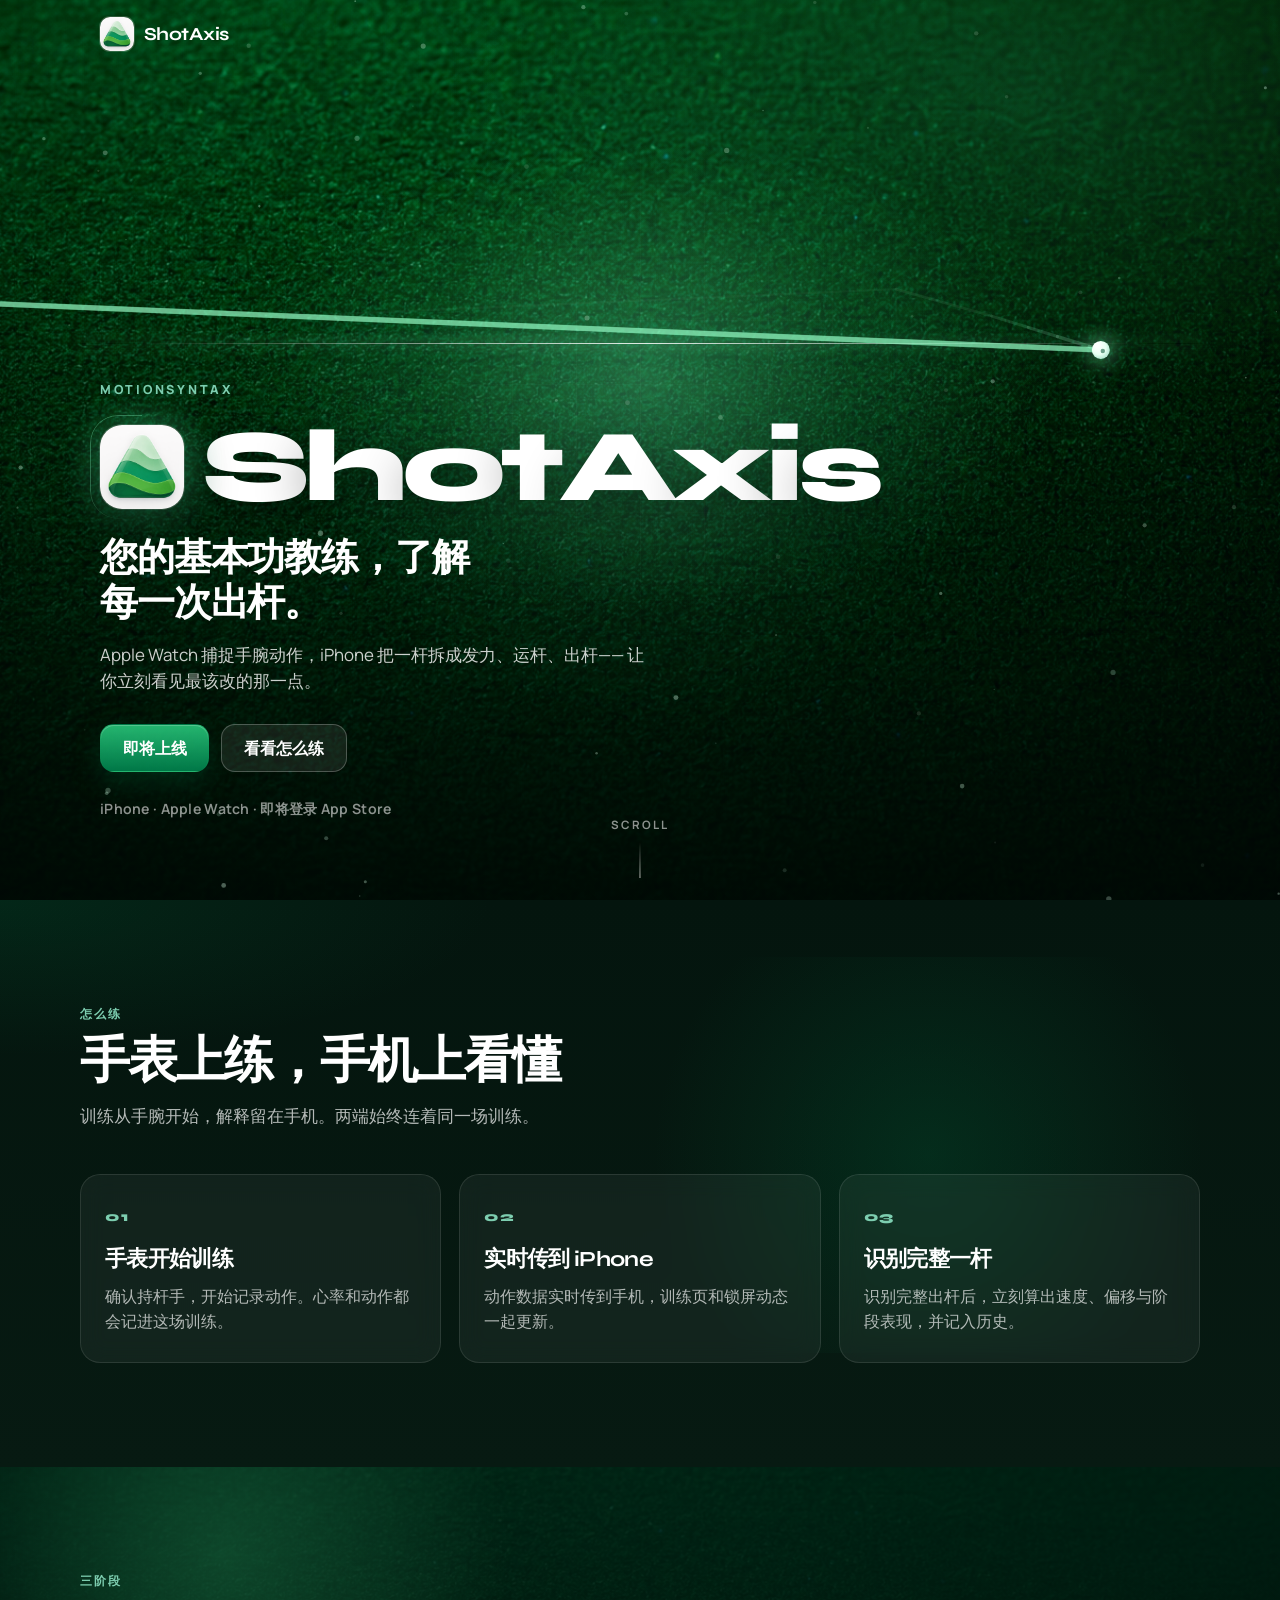
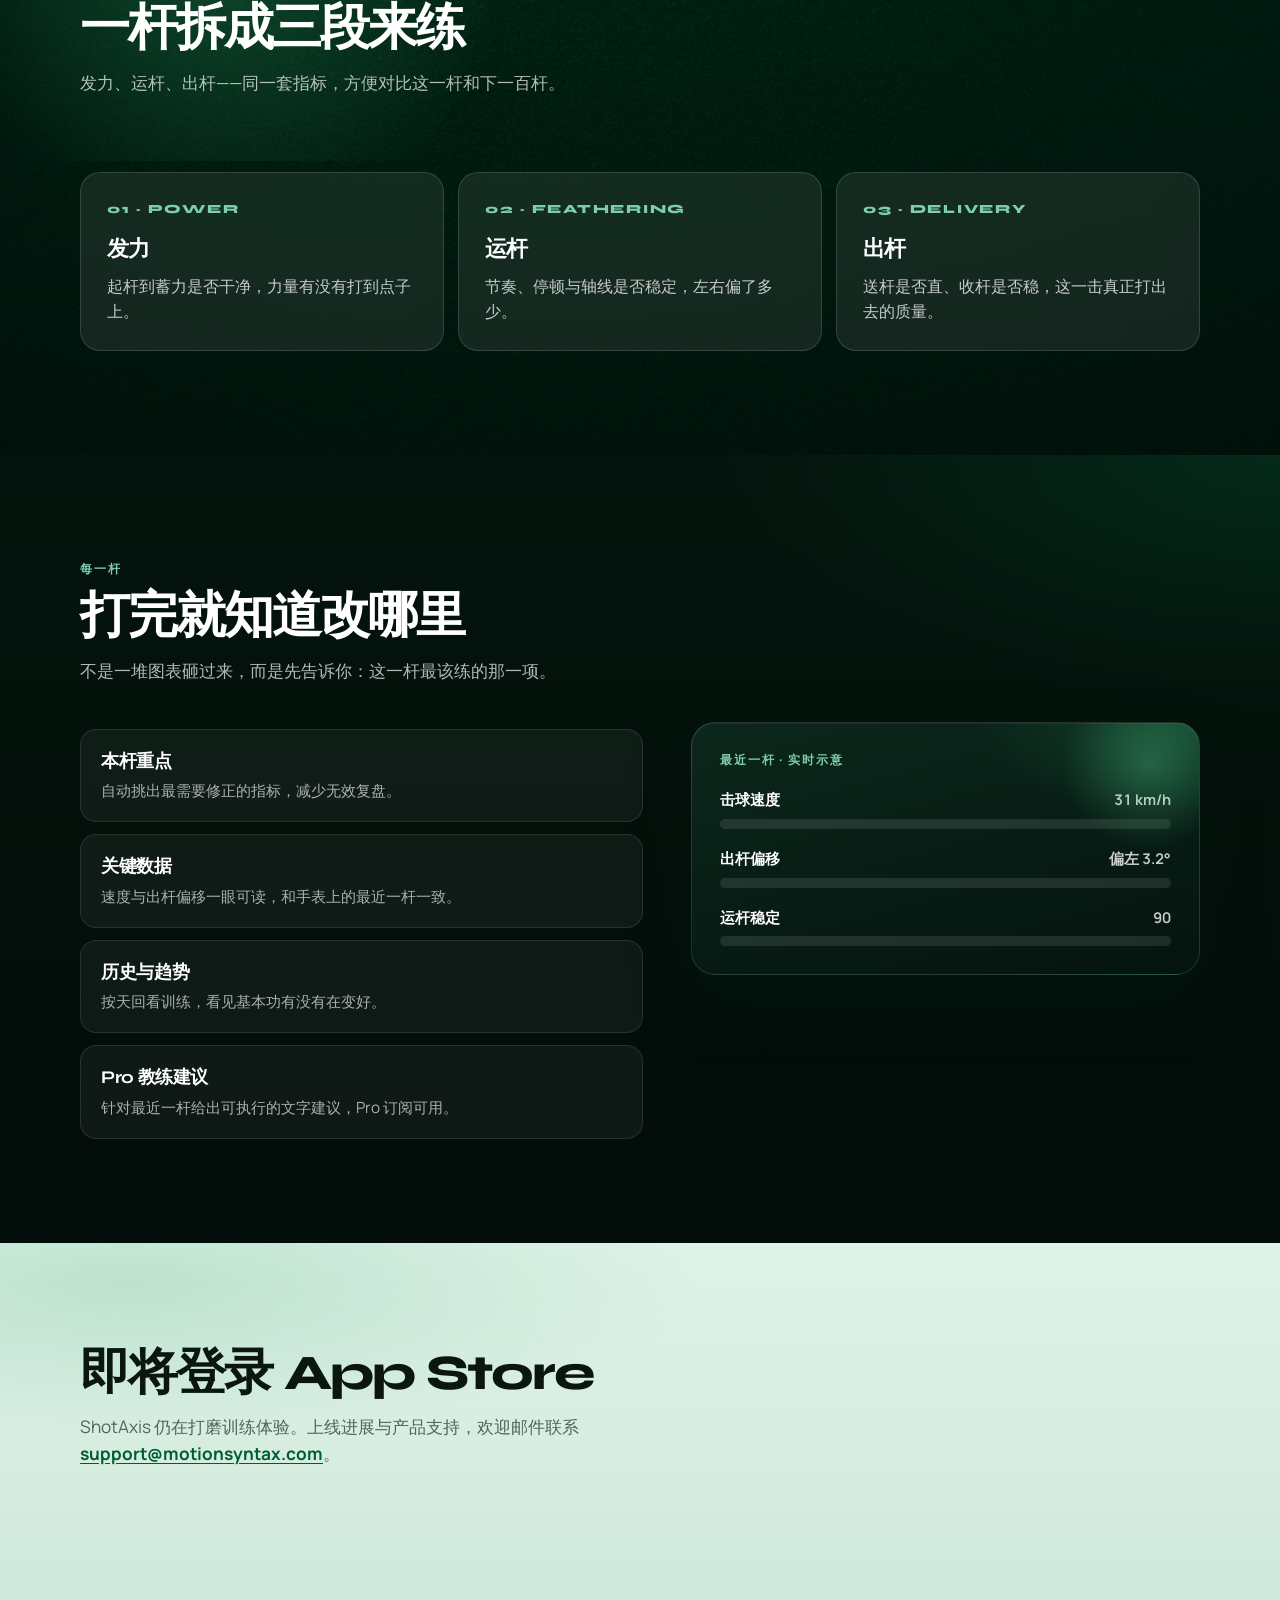
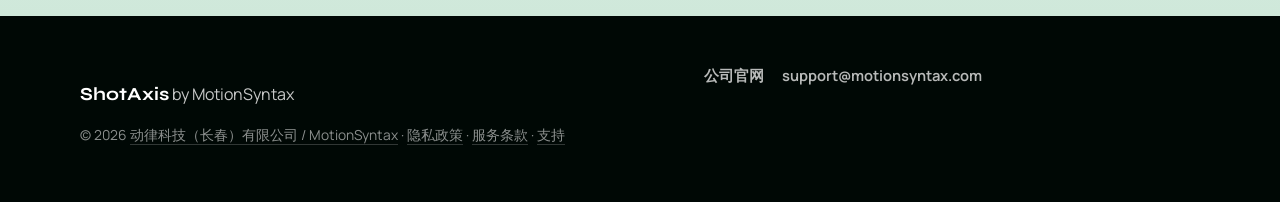
==== index.html @ 4b20ab19 "Replace filing placeholder with ShotAxis product site. Ship the current marketing homepage, legal pa" ====
<!DOCTYPE html>
<html lang="zh-Hans">
<head>
  <meta charset="utf-8" />
  <meta name="viewport" content="width=device-width, initial-scale=1, viewport-fit=cover" />
  <meta name="description" content="ShotAxis — 您的基本功教练，了解每一次出杆。Apple Watch 记录动作，iPhone 复盘发力、运杆与出杆。" />
  <meta name="theme-color" content="#000f0a" />
  <title>ShotAxis — 您的基本功教练</title>
  <link rel="icon" href="assets/app-icon.png" type="image/png" />
  <link rel="preconnect" href="https://fonts.googleapis.com" />
  <link rel="preconnect" href="https://fonts.gstatic.com" crossorigin />
  <link href="https://fonts.googleapis.com/css2?family=Manrope:wght@400;500;600;700;800&family=Syne:wght@600;700;800&display=swap" rel="stylesheet" />
  <link rel="stylesheet" href="styles.css" />
</head>
<body>
  <a class="skip-link" href="#main">跳到主要内容</a>
  <div class="noise" aria-hidden="true"></div>

  <header class="site-header" id="site-header">
    <div class="site-header__inner">
      <a class="brand" href="#top" aria-label="ShotAxis 首页">
        <img class="brand__mark" src="assets/app-icon.png" width="34" height="34" alt="" />
        <span class="brand__name">ShotAxis</span>
      </a>
    </div>
  </header>

  <main id="main">
    <section id="top" class="hero" aria-labelledby="hero-brand" data-hero>
      <div class="hero__scene" id="hero-scene" aria-hidden="true">
        <div class="hero__felt" data-parallax="0.035">
          <img src="assets/felt.jpg" alt="" fetchpriority="high" />
        </div>
        <div class="hero__veil"></div>
        <div class="hero__grid" data-parallax="0.06"></div>
        <div class="hero__spotlight" id="hero-spotlight"></div>
        <div class="hero__axis">
          <span class="hero__axis-beam"></span>
          <span class="hero__axis-core"></span>
        </div>
        <canvas class="hero__fx" id="hero-fx"></canvas>
        <div class="hero__impact" id="hero-impact"></div>
      </div>

      <div class="hero__content">
        <p class="hero__eyebrow" data-enter>MotionSyntax</p>
        <div class="hero__brand-row" data-enter>
          <span class="hero__icon-wrap">
            <img class="hero__icon" src="assets/app-icon.png" width="84" height="84" alt="" />
            <span class="hero__icon-ring"></span>
          </span>
          <h1 id="hero-brand" class="hero__brand" data-split>ShotAxis</h1>
        </div>
        <p class="hero__tagline" data-enter>您的基本功教练，了解每一次出杆。</p>
        <p class="hero__support" data-enter>
          Apple Watch 捕捉手腕动作，iPhone 把一杆拆成发力、运杆、出杆——
          让你立刻看见最该改的那一点。
        </p>
        <div class="hero__actions" data-enter>
          <a class="btn btn--primary btn--glow" href="#coming-soon">即将上线</a>
          <a class="btn btn--ghost" href="#how">看看怎么练</a>
        </div>
        <p class="hero__meta" data-enter>iPhone · Apple Watch · 即将登录 App Store</p>
      </div>

      <div class="hero__scroll" aria-hidden="true">
        <span>Scroll</span>
        <span class="hero__scroll-line"></span>
      </div>
    </section>

    <section id="how" class="section section--dark" aria-labelledby="how-title">
      <div class="section__glow" aria-hidden="true"></div>
      <div class="section__inner">
        <p class="section__kicker section__kicker--on-dark reveal">怎么练</p>
        <h2 id="how-title" class="section__title section__title--on-dark reveal">手表上练，手机上看懂</h2>
        <p class="section__lead section__lead--on-dark reveal">
          训练从手腕开始，解释留在手机。两端始终连着同一场训练。
        </p>
        <ol class="flow">
          <li class="flow__item reveal reveal-delay-1">
            <span class="flow__step">01</span>
            <h3>手表开始训练</h3>
            <p>确认持杆手，开始记录动作。心率和动作都会记进这场训练。</p>
          </li>
          <li class="flow__item reveal reveal-delay-2">
            <span class="flow__step">02</span>
            <h3>实时传到 iPhone</h3>
            <p>动作数据实时传到手机，训练页和锁屏动态一起更新。</p>
          </li>
          <li class="flow__item reveal reveal-delay-3">
            <span class="flow__step">03</span>
            <h3>识别完整一杆</h3>
            <p>识别完整出杆后，立刻算出速度、偏移与阶段表现，并记入历史。</p>
          </li>
        </ol>
      </div>
    </section>

    <section id="stages" class="section section--felt" aria-labelledby="stages-title">
      <div class="section__inner">
        <p class="section__kicker section__kicker--on-dark reveal">三阶段</p>
        <h2 id="stages-title" class="section__title section__title--on-dark reveal">一杆拆成三段来练</h2>
        <p class="section__lead section__lead--on-dark reveal">
          发力、运杆、出杆——同一套指标，方便对比这一杆和下一百杆。
        </p>
        <div class="stage-rail reveal" aria-hidden="true">
          <span class="stage-rail__pulse"></span>
          <span class="stage-rail__nodes">
            <i></i><i></i><i></i>
          </span>
        </div>
        <div class="stages">
          <article class="stage-card reveal reveal-delay-1">
            <span class="stage-card__index">01 · POWER</span>
            <h3>发力</h3>
            <p>起杆到蓄力是否干净，力量有没有打到点子上。</p>
          </article>
          <article class="stage-card reveal reveal-delay-2">
            <span class="stage-card__index">02 · FEATHERING</span>
            <h3>运杆</h3>
            <p>节奏、停顿与轴线是否稳定，左右偏了多少。</p>
          </article>
          <article class="stage-card reveal reveal-delay-3">
            <span class="stage-card__index">03 · DELIVERY</span>
            <h3>出杆</h3>
            <p>送杆是否直、收杆是否稳，这一击真正打出去的质量。</p>
          </article>
        </div>
      </div>
    </section>

    <section id="stroke" class="section section--ink" aria-labelledby="stroke-title">
      <div class="section__inner feature-grid">
        <div class="reveal">
          <p class="section__kicker section__kicker--on-dark">每一杆</p>
          <h2 id="stroke-title" class="section__title section__title--on-dark">打完就知道改哪里</h2>
          <p class="section__lead section__lead--on-dark">
            不是一堆图表砸过来，而是先告诉你：这一杆最该练的那一项。
          </p>
          <ul class="feature-list feature-list--dark">
            <li>
              <strong>本杆重点</strong>
              <span>自动挑出最需要修正的指标，减少无效复盘。</span>
            </li>
            <li>
              <strong>关键数据</strong>
              <span>速度与出杆偏移一眼可读，和手表上的最近一杆一致。</span>
            </li>
            <li>
              <strong>历史与趋势</strong>
              <span>按天回看训练，看见基本功有没有在变好。</span>
            </li>
            <li>
              <strong>Pro 教练建议</strong>
              <span>针对最近一杆给出可执行的文字建议，Pro 订阅可用。</span>
            </li>
          </ul>
        </div>
        <aside class="metric-panel reveal reveal-delay-2" id="metric-panel" aria-label="指标示意">
          <div class="metric-panel__orb" aria-hidden="true"></div>
          <p class="metric-panel__label">最近一杆 · 实时示意</p>
          <div class="metric-row">
            <div class="metric-row__top">
              <span>击球速度</span>
              <span class="metric-row__value"><span data-count="31">0</span> km/h</span>
            </div>
            <div class="metric-bar"><span class="metric-bar__fill" data-width="78"></span></div>
          </div>
          <div class="metric-row">
            <div class="metric-row__top">
              <span>出杆偏移</span>
              <span class="metric-row__value">偏左 <span data-count="3.2" data-decimals="1">0</span>°</span>
            </div>
            <div class="metric-bar"><span class="metric-bar__fill metric-bar__fill--warn" data-width="64"></span></div>
          </div>
          <div class="metric-row">
            <div class="metric-row__top">
              <span>运杆稳定</span>
              <span class="metric-row__value"><span data-count="91">0</span></span>
            </div>
            <div class="metric-bar"><span class="metric-bar__fill" data-width="91"></span></div>
          </div>
        </aside>
      </div>
    </section>

    <section id="coming-soon" class="section section--cta" aria-labelledby="coming-soon-title">
      <div class="section__inner reveal">
        <h2 id="coming-soon-title" class="section__title">即将登录 App Store</h2>
        <p class="section__lead">
          ShotAxis 仍在打磨训练体验。上线进展与产品支持，欢迎邮件联系
          <a href="mailto:support@motionsyntax.com">support@motionsyntax.com</a>。
        </p>
      </div>
    </section>
  </main>

  <footer class="site-footer">
    <div class="site-footer__inner">
      <div>
        <p><strong>ShotAxis</strong> by MotionSyntax</p>
        <p class="site-footer__fine">
          © <span id="year"></span>
          <a href="contact/">动律科技（长春）有限公司 / MotionSyntax</a>
          ·
          <a href="privacy/">隐私政策</a>
          ·
          <a href="terms/">服务条款</a>
          ·
          <a href="support/">支持</a>
        </p>
      </div>
      <nav class="site-footer__nav" aria-label="页脚链接">
        <a href="https://www.motionsyntax.com/" rel="noopener">公司官网</a>
        <a href="mailto:support@motionsyntax.com">support@motionsyntax.com</a>
      </nav>
    </div>
  </footer>

  <script src="main.js" defer></script>
</body>
</html>
---- styles.css ----
:root {
  --brand-950: #000f0a;
  --brand-900: #003d24;
  --brand-800: #005c35;
  --brand-700: #007746;
  --brand-500: #2a9a5f;
  --brand-300: #7dceb0;
  --brand-100: #dff3e8;
  --ink: #0b1611;
  --ink-muted: rgba(11, 22, 17, 0.64);
  --paper: #eef4f0;
  --white: #ffffff;
  --line: color-mix(in srgb, var(--brand-900) 12%, transparent);
  --glow: rgba(70, 220, 150, 0.55);
  --radius: 20px;
  --max: 1120px;
  --font-display: "Syne", "PingFang SC", "Hiragino Sans GB", sans-serif;
  --font-body: "Manrope", "PingFang SC", "Hiragino Sans GB", sans-serif;
  --header-h: 68px;
  --ease-out: cubic-bezier(0.16, 1, 0.3, 1);
  --ptr-x: 50%;
  --ptr-y: 42%;
}

*,
*::before,
*::after {
  box-sizing: border-box;
}

html {
  scroll-behavior: smooth;
}

@media (prefers-reduced-motion: reduce) {
  html {
    scroll-behavior: auto;
  }

  .reveal,
  .hero__felt img,
  .metric-bar__fill,
  .stage-rail__pulse,
  .hero__brand .char,
  [data-enter],
  .hero__icon-ring,
  .hero__axis-beam,
  .hero__axis-core,
  .metric-panel__orb,
  .btn--glow::after {
    animation: none !important;
    transition: none !important;
    opacity: 1 !important;
    transform: none !important;
    filter: none !important;
  }
}

body {
  margin: 0;
  font-family: var(--font-body);
  color: var(--ink);
  background: var(--brand-950);
  line-height: 1.55;
  text-rendering: optimizeLegibility;
  overflow-x: hidden;
  -webkit-text-size-adjust: 100%;
  text-size-adjust: 100%;
}

img {
  max-width: 100%;
  display: block;
}

a {
  color: inherit;
}

.noise {
  pointer-events: none;
  position: fixed;
  inset: 0;
  z-index: 80;
  opacity: 0.045;
  mix-blend-mode: soft-light;
  background-image: url("data:image/svg+xml,%3Csvg viewBox='0 0 200 200' xmlns='http://www.w3.org/2000/svg'%3E%3Cfilter id='n'%3E%3CfeTurbulence type='fractalNoise' baseFrequency='0.85' numOctaves='4' stitchTiles='stitch'/%3E%3C/filter%3E%3Crect width='100%25' height='100%25' filter='url(%23n)'/%3E%3C/svg%3E");
}

.skip-link {
  position: absolute;
  left: 12px;
  top: -48px;
  z-index: 100;
  padding: 8px 12px;
  background: var(--white);
  border-radius: 8px;
}

.skip-link:focus {
  top: 12px;
}

.visually-hidden {
  position: absolute;
  width: 1px;
  height: 1px;
  padding: 0;
  margin: -1px;
  overflow: hidden;
  clip: rect(0, 0, 0, 0);
  white-space: nowrap;
  border: 0;
}

/* —— Header —— */
.site-header {
  position: fixed;
  inset: 0 0 auto;
  z-index: 50;
  transition: background 320ms var(--ease-out), border-color 320ms var(--ease-out),
    backdrop-filter 320ms var(--ease-out);
  border-bottom: 1px solid transparent;
}

.site-header.is-scrolled {
  background: color-mix(in srgb, var(--brand-950) 78%, transparent);
  backdrop-filter: blur(18px) saturate(1.35);
  border-bottom-color: color-mix(in srgb, var(--white) 8%, transparent);
}

.site-header__inner {
  max-width: var(--max);
  margin: 0 auto;
  min-height: var(--header-h);
  padding: 0 20px;
  display: flex;
  align-items: center;
  gap: 20px;
}

.brand {
  display: inline-flex;
  align-items: center;
  gap: 10px;
  text-decoration: none;
  color: var(--white);
}

.brand__mark {
  border-radius: 10px;
  box-shadow: 0 0 0 1px color-mix(in srgb, var(--white) 18%, transparent);
}

.brand__name {
  font-family: var(--font-display);
  font-weight: 700;
  font-size: 1.15rem;
  letter-spacing: -0.03em;
}

.site-header .btn--ghost {
  margin-left: auto;
  color: var(--white);
}

.btn {
  display: inline-flex;
  align-items: center;
  justify-content: center;
  min-height: 48px;
  padding: 0 22px;
  border-radius: 14px;
  border: 1px solid transparent;
  font: inherit;
  font-weight: 700;
  letter-spacing: -0.01em;
  text-decoration: none;
  cursor: pointer;
  position: relative;
  overflow: hidden;
  transition: transform 180ms var(--ease-out), background 180ms ease, border-color 180ms ease,
    box-shadow 180ms ease;
}

.btn:hover {
  transform: translateY(-2px);
}

.btn--small {
  min-height: 40px;
  padding: 0 16px;
  font-size: 0.9rem;
}

.btn--primary {
  background: linear-gradient(180deg, #24b56f 0%, var(--brand-700) 100%);
  color: var(--white);
  box-shadow: 0 10px 28px rgba(0, 80, 45, 0.4), inset 0 1px 0 rgba(255, 255, 255, 0.22);
}

.btn--primary:hover {
  background: linear-gradient(180deg, #2fc87d 0%, var(--brand-800) 100%);
}

.btn--glow::after {
  content: "";
  position: absolute;
  inset: -40% auto auto -30%;
  width: 40%;
  height: 180%;
  background: linear-gradient(90deg, transparent, rgba(255, 255, 255, 0.28), transparent);
  transform: rotate(18deg) translateX(-120%);
  animation: btn-sheen 3.6s var(--ease-out) infinite;
}

@keyframes btn-sheen {
  0%,
  55% {
    transform: rotate(18deg) translateX(-140%);
  }
  100% {
    transform: rotate(18deg) translateX(320%);
  }
}

.btn--ghost {
  background: color-mix(in srgb, var(--white) 8%, transparent);
  border-color: color-mix(in srgb, var(--white) 24%, transparent);
  color: var(--white);
  backdrop-filter: blur(8px);
}

.btn--ghost:hover {
  background: color-mix(in srgb, var(--white) 14%, transparent);
}

/* —— Hero —— */
.hero {
  position: relative;
  min-height: 100svh;
  display: grid;
  align-items: end;
  overflow: clip;
  color: var(--white);
  background: #000805;
  --hero-fade: 1;
}

.hero__scene {
  position: absolute;
  inset: 0;
  transform: scale(calc(1 + (1 - var(--hero-fade)) * 0.06));
  opacity: calc(0.35 + var(--hero-fade) * 0.65);
  will-change: transform, opacity;
}

.hero__felt {
  position: absolute;
  inset: -6%;
  will-change: transform;
}

.hero__felt img {
  width: 100%;
  height: 100%;
  object-fit: cover;
  object-position: center;
  transform: scale(1.08);
  filter: saturate(1.15) contrast(1.08) brightness(0.92);
  animation: felt-drift 32s ease-in-out infinite alternate;
}

@keyframes felt-drift {
  from {
    transform: scale(1.08) translate3d(0, 0, 0);
  }
  to {
    transform: scale(1.16) translate3d(-2%, 1.5%, 0);
  }
}

.hero__veil {
  position: absolute;
  inset: 0;
  background:
    radial-gradient(ellipse 55% 45% at var(--ptr-x) var(--ptr-y), rgba(48, 180, 110, 0.28), transparent 58%),
    radial-gradient(90% 70% at 80% 10%, rgba(20, 100, 60, 0.35), transparent 50%),
    linear-gradient(180deg, rgba(0, 12, 8, 0.25) 0%, rgba(0, 10, 7, 0.45) 45%, rgba(0, 8, 5, 0.92) 100%);
  transition: background 80ms linear;
}

.hero__grid {
  position: absolute;
  inset: 0;
  background-image:
    linear-gradient(color-mix(in srgb, var(--white) 6%, transparent) 1px, transparent 1px),
    linear-gradient(90deg, color-mix(in srgb, var(--white) 6%, transparent) 1px, transparent 1px);
  background-size: 64px 64px;
  mask-image: radial-gradient(65% 55% at var(--ptr-x) var(--ptr-y), black 10%, transparent 72%);
  opacity: 0.45;
  will-change: transform;
}

.hero__spotlight {
  position: absolute;
  width: min(72vw, 720px);
  aspect-ratio: 1;
  left: var(--ptr-x);
  top: var(--ptr-y);
  translate: -50% -50%;
  border-radius: 50%;
  background: radial-gradient(circle, rgba(120, 255, 190, 0.18), rgba(40, 160, 100, 0.06) 42%, transparent 68%);
  mix-blend-mode: screen;
  pointer-events: none;
  filter: blur(2px);
  transition: left 90ms linear, top 90ms linear;
}

.hero__axis {
  position: absolute;
  left: 6%;
  right: 6%;
  top: 38%;
  height: 2px;
  pointer-events: none;
}

.hero__axis-beam,
.hero__axis-core {
  position: absolute;
  inset: 0;
  border-radius: 999px;
}

.hero__axis-beam {
  background: linear-gradient(90deg, transparent, rgba(125, 230, 180, 0.55), transparent);
  filter: blur(6px);
  animation: axis-pulse 2.8s ease-in-out infinite;
}

.hero__axis-core {
  background: linear-gradient(90deg, transparent 5%, rgba(255, 255, 255, 0.85) 50%, transparent 95%);
  height: 1px;
  top: 0.5px;
  box-shadow: 0 0 18px rgba(140, 255, 200, 0.65);
  transform-origin: left center;
  animation: axis-draw 2.2s var(--ease-out) 0.4s both;
}

@keyframes axis-draw {
  from {
    transform: scaleX(0);
    opacity: 0;
  }
  to {
    transform: scaleX(1);
    opacity: 1;
  }
}

@keyframes axis-pulse {
  0%,
  100% {
    opacity: 0.45;
    transform: scaleY(1);
  }
  50% {
    opacity: 1;
    transform: scaleY(1.8);
  }
}

.hero__fx {
  position: absolute;
  inset: 0;
  width: 100%;
  height: 100%;
  pointer-events: none;
}

.hero__impact {
  position: absolute;
  inset: 0;
  background: radial-gradient(circle at 78% 40%, rgba(180, 255, 220, 0.35), transparent 35%);
  opacity: 0;
  pointer-events: none;
  mix-blend-mode: screen;
}

.hero__impact.is-flash {
  animation: impact-flash 0.7s var(--ease-out);
}

@keyframes impact-flash {
  0% {
    opacity: 0;
  }
  20% {
    opacity: 1;
  }
  100% {
    opacity: 0;
  }
}

.hero__content {
  position: relative;
  z-index: 2;
  max-width: var(--max);
  width: 100%;
  margin: 0 auto;
  padding: calc(var(--header-h) + 56px) 20px 80px;
  opacity: var(--hero-fade);
}

.hero__eyebrow {
  margin: 0 0 22px;
  font-size: 0.78rem;
  font-weight: 800;
  letter-spacing: 0.22em;
  text-transform: uppercase;
  color: var(--brand-300);
  text-shadow: 0 0 24px rgba(125, 206, 176, 0.35);
}

.hero__brand-row {
  display: flex;
  align-items: center;
  gap: 18px;
  margin-bottom: 22px;
}

.hero__icon-wrap {
  position: relative;
  display: grid;
  place-items: center;
  width: 84px;
  height: 84px;
  flex: none;
}

.hero__icon {
  position: relative;
  z-index: 1;
  border-radius: 22px;
  box-shadow:
    0 18px 50px rgba(0, 0, 0, 0.45),
    0 0 0 1px color-mix(in srgb, var(--white) 18%, transparent),
    0 0 40px var(--glow);
}

.hero__icon-ring {
  position: absolute;
  inset: -10px;
  border-radius: 28px;
  border: 1px solid rgba(140, 255, 200, 0.35);
  animation: ring-spin 6s linear infinite;
  mask-image: conic-gradient(from 0deg, transparent 0 55%, black 70% 100%);
}

@keyframes ring-spin {
  to {
    transform: rotate(360deg);
  }
}

.hero__brand {
  margin: 0;
  font-family: var(--font-display);
  font-weight: 800;
  font-size: clamp(3.4rem, 12vw, 6.4rem);
  letter-spacing: -0.055em;
  line-height: 0.9;
  text-shadow: 0 14px 50px rgba(0, 0, 0, 0.45);
}

.hero__brand .char {
  display: inline-block;
  opacity: 0;
  transform: translateY(0.55em) rotateX(35deg);
  filter: blur(6px);
  animation: char-in 0.9s var(--ease-out) forwards;
}

@keyframes char-in {
  to {
    opacity: 1;
    transform: none;
    filter: none;
  }
}

.hero__tagline {
  margin: 0 0 16px;
  max-width: 14ch;
  font-family: var(--font-display);
  font-weight: 650;
  font-size: clamp(1.55rem, 3.6vw, 2.4rem);
  line-height: 1.18;
  letter-spacing: -0.03em;
}

.hero__support {
  margin: 0 0 30px;
  max-width: 34rem;
  color: color-mix(in srgb, var(--white) 80%, transparent);
  font-size: 1.06rem;
}

.hero__actions {
  display: flex;
  flex-wrap: wrap;
  gap: 12px;
  margin-bottom: 26px;
}

.hero__meta {
  margin: 0;
  font-size: 0.88rem;
  font-weight: 650;
  letter-spacing: 0.02em;
  color: color-mix(in srgb, var(--white) 55%, transparent);
}

[data-enter] {
  opacity: 0;
  transform: translateY(28px);
  filter: blur(8px);
  animation: enter-up 1s var(--ease-out) forwards;
}

[data-enter]:nth-of-type(1) {
  animation-delay: 0.15s;
}

.hero__brand-row[data-enter] {
  animation-delay: 0.25s;
}

.hero__tagline[data-enter] {
  animation-delay: 0.55s;
}

.hero__support[data-enter] {
  animation-delay: 0.7s;
}

.hero__actions[data-enter] {
  animation-delay: 0.85s;
}

.hero__meta[data-enter] {
  animation-delay: 1s;
}

@keyframes enter-up {
  to {
    opacity: 1;
    transform: none;
    filter: none;
  }
}

.hero__scroll {
  position: absolute;
  left: 50%;
  bottom: 22px;
  z-index: 2;
  transform: translateX(-50%);
  display: flex;
  flex-direction: column;
  align-items: center;
  gap: 8px;
  color: color-mix(in srgb, var(--white) 55%, transparent);
  font-size: 0.72rem;
  font-weight: 700;
  letter-spacing: 0.16em;
  text-transform: uppercase;
  pointer-events: none;
  opacity: var(--hero-fade);
}

.hero__scroll-line {
  width: 1px;
  height: 36px;
  background: linear-gradient(180deg, transparent, color-mix(in srgb, var(--white) 70%, transparent));
  animation: scroll-line 1.8s var(--ease-out) infinite;
}

@keyframes scroll-line {
  0% {
    transform: scaleY(0.3);
    transform-origin: top;
    opacity: 0;
  }
  40% {
    opacity: 1;
  }
  100% {
    transform: scaleY(1);
    transform-origin: top;
    opacity: 0;
  }
}

/* —— Sections —— */
.section {
  padding: 104px 20px;
  position: relative;
}

.section__inner {
  max-width: var(--max);
  margin: 0 auto;
  position: relative;
  z-index: 1;
}

.section__glow {
  position: absolute;
  inset: auto 0 20% auto;
  width: 55%;
  height: 70%;
  background: radial-gradient(circle, rgba(0, 119, 70, 0.22), transparent 68%);
  pointer-events: none;
}

.section--dark {
  background:
    radial-gradient(70% 50% at 0% 0%, rgba(0, 119, 70, 0.18), transparent 55%),
    linear-gradient(180deg, #04150e 0%, #071a12 100%);
  color: var(--white);
}

.section--ink {
  background:
    radial-gradient(80% 60% at 100% 0%, rgba(0, 119, 70, 0.22), transparent 55%),
    linear-gradient(180deg, #04140d 0%, #020c08 100%);
  color: var(--white);
}

.section--felt {
  position: relative;
  color: var(--white);
  background:
    linear-gradient(180deg, rgba(0, 28, 18, 0.88), rgba(0, 16, 10, 0.94)),
    url("assets/felt.jpg") center / cover;
  overflow: clip;
}

.section--felt::before {
  content: "";
  position: absolute;
  inset: -20% auto auto -10%;
  width: 55%;
  height: 70%;
  background: radial-gradient(circle, rgba(42, 154, 95, 0.32), transparent 70%);
  pointer-events: none;
}

.section--cta {
  background:
    radial-gradient(90% 80% at 10% 10%, rgba(42, 154, 95, 0.18), transparent 50%),
    linear-gradient(180deg, var(--brand-100), #cfe8da);
  color: var(--ink);
}

.section__kicker {
  margin: 0 0 12px;
  font-size: 0.78rem;
  font-weight: 800;
  letter-spacing: 0.18em;
  text-transform: uppercase;
  color: var(--brand-700);
}

.section__kicker--on-dark {
  color: var(--brand-300);
}

.section__title {
  margin: 0 0 14px;
  font-family: var(--font-display);
  font-weight: 750;
  font-size: clamp(2rem, 4.2vw, 3.1rem);
  letter-spacing: -0.04em;
  line-height: 1.08;
}

.section__title--on-dark {
  color: var(--white);
}

.section__lead {
  margin: 0 0 44px;
  max-width: 36rem;
  color: var(--ink-muted);
  font-size: 1.08rem;
}

.section__lead--on-dark {
  color: color-mix(in srgb, var(--white) 70%, transparent);
}

.flow {
  list-style: none;
  margin: 0;
  padding: 0;
  display: grid;
  gap: 16px;
}

@media (min-width: 900px) {
  .flow {
    grid-template-columns: repeat(3, 1fr);
    gap: 18px;
  }
}

.flow__item {
  position: relative;
  padding: 28px 24px;
  border-radius: var(--radius);
  background: color-mix(in srgb, var(--white) 5%, transparent);
  border: 1px solid color-mix(in srgb, var(--white) 10%, transparent);
  backdrop-filter: blur(12px);
  overflow: hidden;
  transition: transform 280ms var(--ease-out), border-color 280ms ease, box-shadow 280ms ease;
}

.flow__item::before {
  content: "";
  position: absolute;
  inset: 0 auto 0 0;
  width: 2px;
  background: linear-gradient(180deg, var(--brand-300), transparent);
  opacity: 0;
  transition: opacity 280ms ease;
}

.flow__item:hover {
  transform: translateY(-6px);
  border-color: color-mix(in srgb, var(--brand-300) 35%, transparent);
  box-shadow: 0 24px 50px rgba(0, 0, 0, 0.28);
}

.flow__item:hover::before {
  opacity: 1;
}

.flow__step {
  display: inline-block;
  margin-bottom: 16px;
  font-family: var(--font-display);
  font-weight: 800;
  font-size: 0.85rem;
  letter-spacing: 0.12em;
  color: var(--brand-300);
}

.flow__item h3,
.stage-card h3 {
  margin: 0 0 8px;
  font-family: var(--font-display);
  font-size: 1.35rem;
  letter-spacing: -0.03em;
}

.flow__item p,
.stage-card p {
  margin: 0;
  color: color-mix(in srgb, var(--white) 68%, transparent);
}

.stage-rail {
  position: relative;
  margin-bottom: 28px;
  height: 4px;
  border-radius: 999px;
  background: color-mix(in srgb, var(--white) 12%, transparent);
  overflow: visible;
}

.stage-rail__pulse {
  position: absolute;
  inset: 0 auto 0 0;
  width: 38%;
  border-radius: inherit;
  background: linear-gradient(90deg, transparent, var(--brand-300), #fff);
  box-shadow: 0 0 18px rgba(140, 255, 200, 0.55);
  animation: rail-run 2.8s var(--ease-out) infinite;
}

.stage-rail__nodes {
  position: absolute;
  inset: -5px 0 auto;
  display: flex;
  justify-content: space-between;
  pointer-events: none;
}

.stage-rail__nodes i {
  width: 14px;
  height: 14px;
  border-radius: 50%;
  background: #0a1f16;
  border: 2px solid var(--brand-300);
  box-shadow: 0 0 12px rgba(125, 206, 176, 0.55);
}

@keyframes rail-run {
  0% {
    transform: translateX(-20%);
    opacity: 0.35;
  }
  40% {
    opacity: 1;
  }
  100% {
    transform: translateX(280%);
    opacity: 0.2;
  }
}

.stages {
  display: grid;
  gap: 14px;
}

@media (min-width: 900px) {
  .stages {
    grid-template-columns: repeat(3, 1fr);
  }
}

.stage-card {
  padding: 26px;
  border-radius: var(--radius);
  background: color-mix(in srgb, var(--white) 8%, transparent);
  border: 1px solid color-mix(in srgb, var(--white) 14%, transparent);
  backdrop-filter: blur(14px);
  transition: background 220ms ease, transform 220ms var(--ease-out), box-shadow 220ms ease;
}

.stage-card:hover {
  background: color-mix(in srgb, var(--white) 14%, transparent);
  transform: translateY(-4px);
  box-shadow: 0 20px 40px rgba(0, 0, 0, 0.25);
}

.stage-card__index {
  display: block;
  margin-bottom: 14px;
  font-family: var(--font-display);
  font-size: 0.78rem;
  font-weight: 800;
  letter-spacing: 0.14em;
  color: var(--brand-300);
}

.stage-card p {
  color: color-mix(in srgb, var(--white) 76%, transparent);
}

.feature-grid {
  display: grid;
  gap: 28px;
}

@media (min-width: 960px) {
  .feature-grid {
    grid-template-columns: 1.05fr 0.95fr;
    align-items: center;
    gap: 48px;
  }
}

.feature-list {
  list-style: none;
  margin: 0;
  padding: 0;
  display: grid;
  gap: 12px;
}

.feature-list li {
  display: grid;
  gap: 4px;
  padding: 18px 20px;
  border-radius: 16px;
  background: color-mix(in srgb, var(--white) 72%, transparent);
  border: 1px solid var(--line);
  transition: transform 220ms var(--ease-out), border-color 220ms ease;
}

.feature-list--dark li {
  background: color-mix(in srgb, var(--white) 5%, transparent);
  border-color: color-mix(in srgb, var(--white) 10%, transparent);
}

.feature-list li:hover {
  transform: translateX(4px);
  border-color: color-mix(in srgb, var(--brand-300) 40%, transparent);
}

.feature-list strong {
  font-family: var(--font-display);
  font-size: 1.12rem;
  letter-spacing: -0.02em;
}

.feature-list span {
  color: var(--ink-muted);
  font-size: 0.96rem;
}

.feature-list--dark span {
  color: color-mix(in srgb, var(--white) 65%, transparent);
}

.metric-panel {
  position: relative;
  padding: 28px;
  border-radius: 24px;
  background:
    radial-gradient(80% 70% at 100% 0%, rgba(42, 154, 95, 0.28), transparent 55%),
    linear-gradient(165deg, #0c271c, #04140e);
  color: var(--white);
  border: 1px solid color-mix(in srgb, var(--white) 12%, transparent);
  box-shadow:
    0 28px 60px rgba(0, 30, 18, 0.35),
    inset 0 1px 0 rgba(255, 255, 255, 0.06);
  overflow: hidden;
}

.metric-panel__orb {
  position: absolute;
  width: 180px;
  height: 180px;
  right: -40px;
  top: -50px;
  border-radius: 50%;
  background: radial-gradient(circle, rgba(90, 230, 160, 0.28), transparent 68%);
  animation: orb-breathe 4s ease-in-out infinite;
}

@keyframes orb-breathe {
  0%,
  100% {
    transform: scale(1);
    opacity: 0.7;
  }
  50% {
    transform: scale(1.18);
    opacity: 1;
  }
}

.metric-panel__label {
  margin: 0 0 18px;
  font-size: 0.75rem;
  font-weight: 800;
  letter-spacing: 0.16em;
  text-transform: uppercase;
  color: var(--brand-300);
}

.metric-row {
  display: grid;
  gap: 8px;
  margin-bottom: 18px;
}

.metric-row:last-child {
  margin-bottom: 0;
}

.metric-row__top {
  display: flex;
  justify-content: space-between;
  gap: 12px;
  font-size: 0.92rem;
  font-weight: 650;
}

.metric-row__value {
  font-variant-numeric: tabular-nums;
  color: color-mix(in srgb, var(--white) 78%, transparent);
}

.metric-bar {
  height: 10px;
  border-radius: 999px;
  background: color-mix(in srgb, var(--white) 10%, transparent);
  overflow: hidden;
}

.metric-bar__fill {
  height: 100%;
  width: 0;
  border-radius: inherit;
  background: linear-gradient(90deg, var(--brand-700), #6ed9a4);
  box-shadow: 0 0 16px rgba(110, 217, 164, 0.45);
  transition: width 1.15s var(--ease-out);
}

.metric-panel.is-live .metric-bar__fill[data-width="78"] {
  width: 78%;
}

.metric-panel.is-live .metric-bar__fill[data-width="64"] {
  width: 64%;
}

.metric-panel.is-live .metric-bar__fill[data-width="91"] {
  width: 91%;
}

.metric-bar__fill--warn {
  background: linear-gradient(90deg, #b7791f, #e0b15a);
  box-shadow: 0 0 16px rgba(224, 177, 90, 0.35);
}

.section--cta .section__lead a {
  color: var(--brand-800);
  font-weight: 700;
  text-underline-offset: 3px;
}

.waitlist {
  display: flex;
  flex-wrap: wrap;
  gap: 10px;
  max-width: 540px;
}

.waitlist input {
  flex: 1 1 240px;
  min-height: 50px;
  padding: 0 18px;
  border-radius: 14px;
  border: 1px solid color-mix(in srgb, var(--brand-900) 16%, transparent);
  background: var(--white);
  font: inherit;
  box-shadow: 0 10px 28px rgba(0, 40, 24, 0.06);
}

.waitlist input:focus-visible {
  outline: 2px solid var(--brand-700);
  outline-offset: 2px;
}

.waitlist__note {
  min-height: 1.4em;
  margin: 14px 0 0;
  color: var(--brand-800);
  font-weight: 700;
}

.site-footer {
  padding: 48px 20px 56px;
  background: #000805;
  color: color-mix(in srgb, var(--white) 78%, transparent);
}

.site-footer__inner {
  max-width: var(--max);
  margin: 0 auto;
  display: grid;
  gap: 28px;
}

@media (min-width: 860px) {
  .site-footer__inner {
    grid-template-columns: 1.2fr 1fr;
    align-items: start;
  }
}

.site-footer strong {
  color: var(--white);
  font-family: var(--font-display);
  font-size: 1.15rem;
}

.site-footer__fine {
  margin: 10px 0 0;
  font-size: 0.86rem;
  opacity: 0.7;
  line-height: 1.55;
}

.site-footer__fine a {
  color: inherit;
  text-decoration: none;
  border-bottom: 1px solid color-mix(in srgb, currentColor 35%, transparent);
  transition: color 160ms ease, border-color 160ms ease, opacity 160ms ease;
}

.site-footer__fine a:hover,
.site-footer__fine a:focus-visible {
  color: var(--white);
  opacity: 1;
  border-bottom-color: color-mix(in srgb, var(--white) 45%, transparent);
}

.site-footer__nav {
  display: flex;
  flex-wrap: wrap;
  gap: 10px 18px;
}

.site-footer__nav a {
  text-decoration: none;
  font-size: 0.92rem;
  font-weight: 650;
  color: color-mix(in srgb, var(--white) 72%, transparent);
}

.site-footer__nav a:hover,
.site-footer__nav a:focus-visible {
  color: var(--white);
}

.reveal {
  opacity: 0;
  transform: translateY(32px);
  filter: blur(6px);
  transition: opacity 900ms var(--ease-out), transform 900ms var(--ease-out), filter 900ms var(--ease-out);
}

.reveal.is-visible {
  opacity: 1;
  transform: none;
  filter: none;
}

.reveal-delay-1 {
  transition-delay: 90ms;
}

.reveal-delay-2 {
  transition-delay: 180ms;
}

.reveal-delay-3 {
  transition-delay: 270ms;
}

/* —— Legal pages —— */
.page-shell {
  min-height: 100svh;
  display: flex;
  flex-direction: column;
  background: var(--paper);
  color: var(--ink);
}

.page-shell .site-header {
  position: sticky;
  background: color-mix(in srgb, var(--brand-950) 88%, transparent);
  backdrop-filter: blur(16px);
  border-bottom-color: color-mix(in srgb, var(--white) 10%, transparent);
}

.legal {
  flex: 1;
  width: min(860px, calc(100% - 40px));
  margin: 28px auto 64px;
  padding: 36px 36px 44px;
  background: var(--white);
  border: 1px solid var(--line);
  border-radius: 18px;
  box-shadow: 0 18px 50px rgba(0, 30, 18, 0.06);
}

.legal h1 {
  margin: 0 0 8px;
  font-family: var(--font-display);
  font-size: clamp(1.8rem, 4vw, 2.4rem);
  letter-spacing: -0.03em;
}

.legal h2 {
  margin: 32px 0 10px;
  font-family: var(--font-display);
  font-size: 1.2rem;
  letter-spacing: -0.02em;
}

.legal .meta {
  margin: 0 0 24px;
  color: var(--ink-muted);
  font-size: 0.95rem;
}

.legal p,
.legal ul {
  margin: 10px 0;
}

.legal ul {
  padding-left: 22px;
}

.legal a {
  color: var(--brand-700);
}

.legal .notice {
  padding: 14px 16px;
  border: 1px solid var(--line);
  border-radius: 12px;
  background: var(--brand-100);
  color: var(--ink-muted);
}

.legal-entity {
  margin-top: 28px;
  padding-top: 20px;
  border-top: 1px solid var(--line);
  color: var(--ink-muted);
  font-size: 0.92rem;
  line-height: 1.6;
}

@media (max-width: 640px) {
  .legal {
    width: min(100% - 20px, 860px);
    margin: 16px auto 40px;
    padding: 22px 20px 28px;
  }
}

/* —— Mobile / narrow screens —— */
@media (max-width: 720px) {
  :root {
    --header-h: 58px;
  }

  .site-header {
    padding-top: env(safe-area-inset-top, 0px);
  }

  .site-header__inner {
    min-height: var(--header-h);
    padding-left: max(14px, env(safe-area-inset-left));
    padding-right: max(12px, env(safe-area-inset-right));
    gap: 8px;
  }

  .brand__name {
    font-size: 1.05rem;
  }

  .site-header .btn--small {
    margin-left: auto;
    min-height: 34px;
    padding: 0 12px;
    font-size: 0.8rem;
    white-space: nowrap;
  }

  .hero {
    min-height: 100svh;
    min-height: 100dvh;
    align-items: stretch;
  }

  .hero__scene {
    /* Avoid scale blowout on small screens while scrolling */
    transform: none;
  }

  .hero__axis {
    top: 28%;
    left: 4%;
    right: 4%;
  }

  .hero__spotlight {
    width: min(92vw, 420px);
    opacity: 0.85;
  }

  .hero__grid {
    background-size: 44px 44px;
    opacity: 0.28;
  }

  .hero__content {
    display: flex;
    flex-direction: column;
    justify-content: flex-end;
    box-sizing: border-box;
    min-height: 100%;
    width: 100%;
    max-width: 100%;
    padding:
      calc(var(--header-h) + env(safe-area-inset-top, 0px) + 20px)
      max(16px, env(safe-area-inset-right))
      calc(28px + env(safe-area-inset-bottom, 0px))
      max(16px, env(safe-area-inset-left));
  }

  .hero__scroll {
    display: none;
  }

  .hero__eyebrow {
    margin-bottom: 14px;
    letter-spacing: 0.16em;
    font-size: 0.72rem;
  }

  .hero__brand-row {
    flex-direction: column;
    align-items: flex-start;
    gap: 14px;
    margin-bottom: 16px;
  }

  .hero__icon-wrap {
    width: 56px;
    height: 56px;
  }

  .hero__icon {
    width: 56px;
    height: 56px;
    border-radius: 16px;
  }

  .hero__icon-ring {
    inset: -8px;
    border-radius: 22px;
  }

  .hero__brand {
    font-size: clamp(2.55rem, 13vw, 3.4rem);
    line-height: 0.95;
    max-width: 100%;
  }

  .hero__brand .char {
    /* Prevent letter animation from causing horizontal overflow */
    transform: translateY(0.4em);
  }

  .hero__tagline {
    max-width: none;
    font-size: clamp(1.28rem, 5.8vw, 1.7rem);
    margin-bottom: 12px;
  }

  .hero__support {
    margin-bottom: 22px;
    font-size: 0.98rem;
    line-height: 1.55;
  }

  .hero__actions {
    flex-direction: column;
    align-items: stretch;
    gap: 10px;
    margin-bottom: 16px;
  }

  .hero__actions .btn {
    width: 100%;
    min-height: 48px;
  }

  .hero__meta {
    font-size: 0.8rem;
    line-height: 1.4;
  }

  .section {
    padding: 64px max(16px, env(safe-area-inset-left)) 64px max(16px, env(safe-area-inset-right));
  }

  .section__title {
    font-size: clamp(1.7rem, 7vw, 2.2rem);
  }

  .section__lead {
    margin-bottom: 28px;
    font-size: 1rem;
  }

  .flow__item,
  .stage-card,
  .feature-list li {
    padding: 20px 18px;
  }

  .stage-rail {
    margin-bottom: 20px;
  }

  .stage-rail__nodes i {
    width: 12px;
    height: 12px;
  }

  .metric-panel {
    padding: 22px 18px;
  }

  .metric-row__top {
    font-size: 0.88rem;
    gap: 8px;
  }

  .waitlist {
    flex-direction: column;
    align-items: stretch;
    max-width: none;
  }

  .waitlist input,
  .waitlist .btn {
    width: 100%;
    flex: none;
    /* Prevent iOS Safari zoom-on-focus */
    font-size: 16px;
  }

  .site-footer {
    padding:
      36px max(16px, env(safe-area-inset-left))
      calc(40px + env(safe-area-inset-bottom, 0px))
      max(16px, env(safe-area-inset-right));
  }

  .site-footer__fine {
    font-size: 0.8rem;
  }

  .site-footer__fine a {
    display: inline;
  }

  .site-footer__nav {
    gap: 10px 14px;
  }

  .page-shell .site-header__inner {
    flex-wrap: wrap;
  }

  .page-shell .site-nav {
    display: none;
  }
}

/* Very small phones */
@media (max-width: 380px) {
  .brand__mark {
    width: 28px;
    height: 28px;
  }

  .hero__brand {
    font-size: 2.35rem;
  }

  .hero__tagline {
    font-size: 1.2rem;
  }
}

/* Short landscape / compact height */
@media (max-height: 520px) and (orientation: landscape) {
  .hero {
    min-height: auto;
  }

  .hero__content {
    justify-content: center;
    padding-top: calc(var(--header-h) + 16px);
    padding-bottom: 24px;
  }

  .hero__support {
    display: none;
  }

  .hero__meta {
    display: none;
  }
}
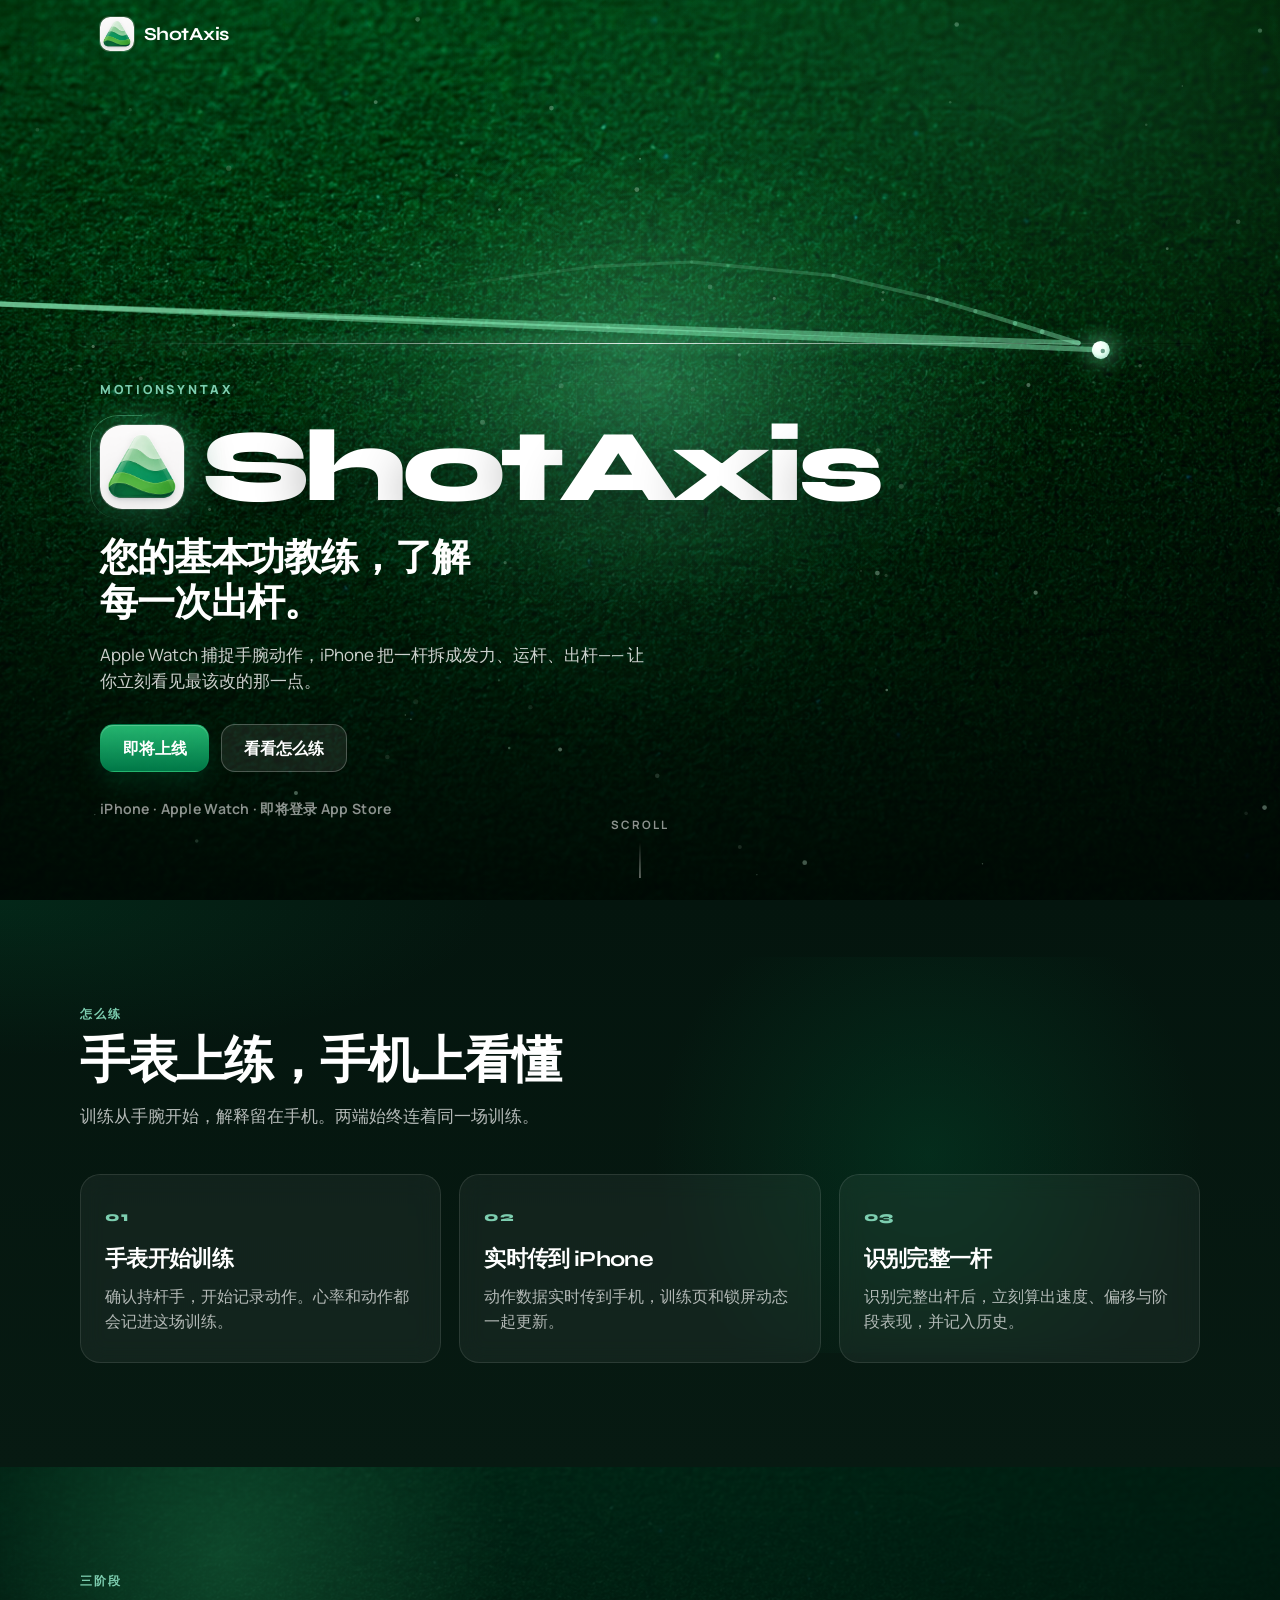
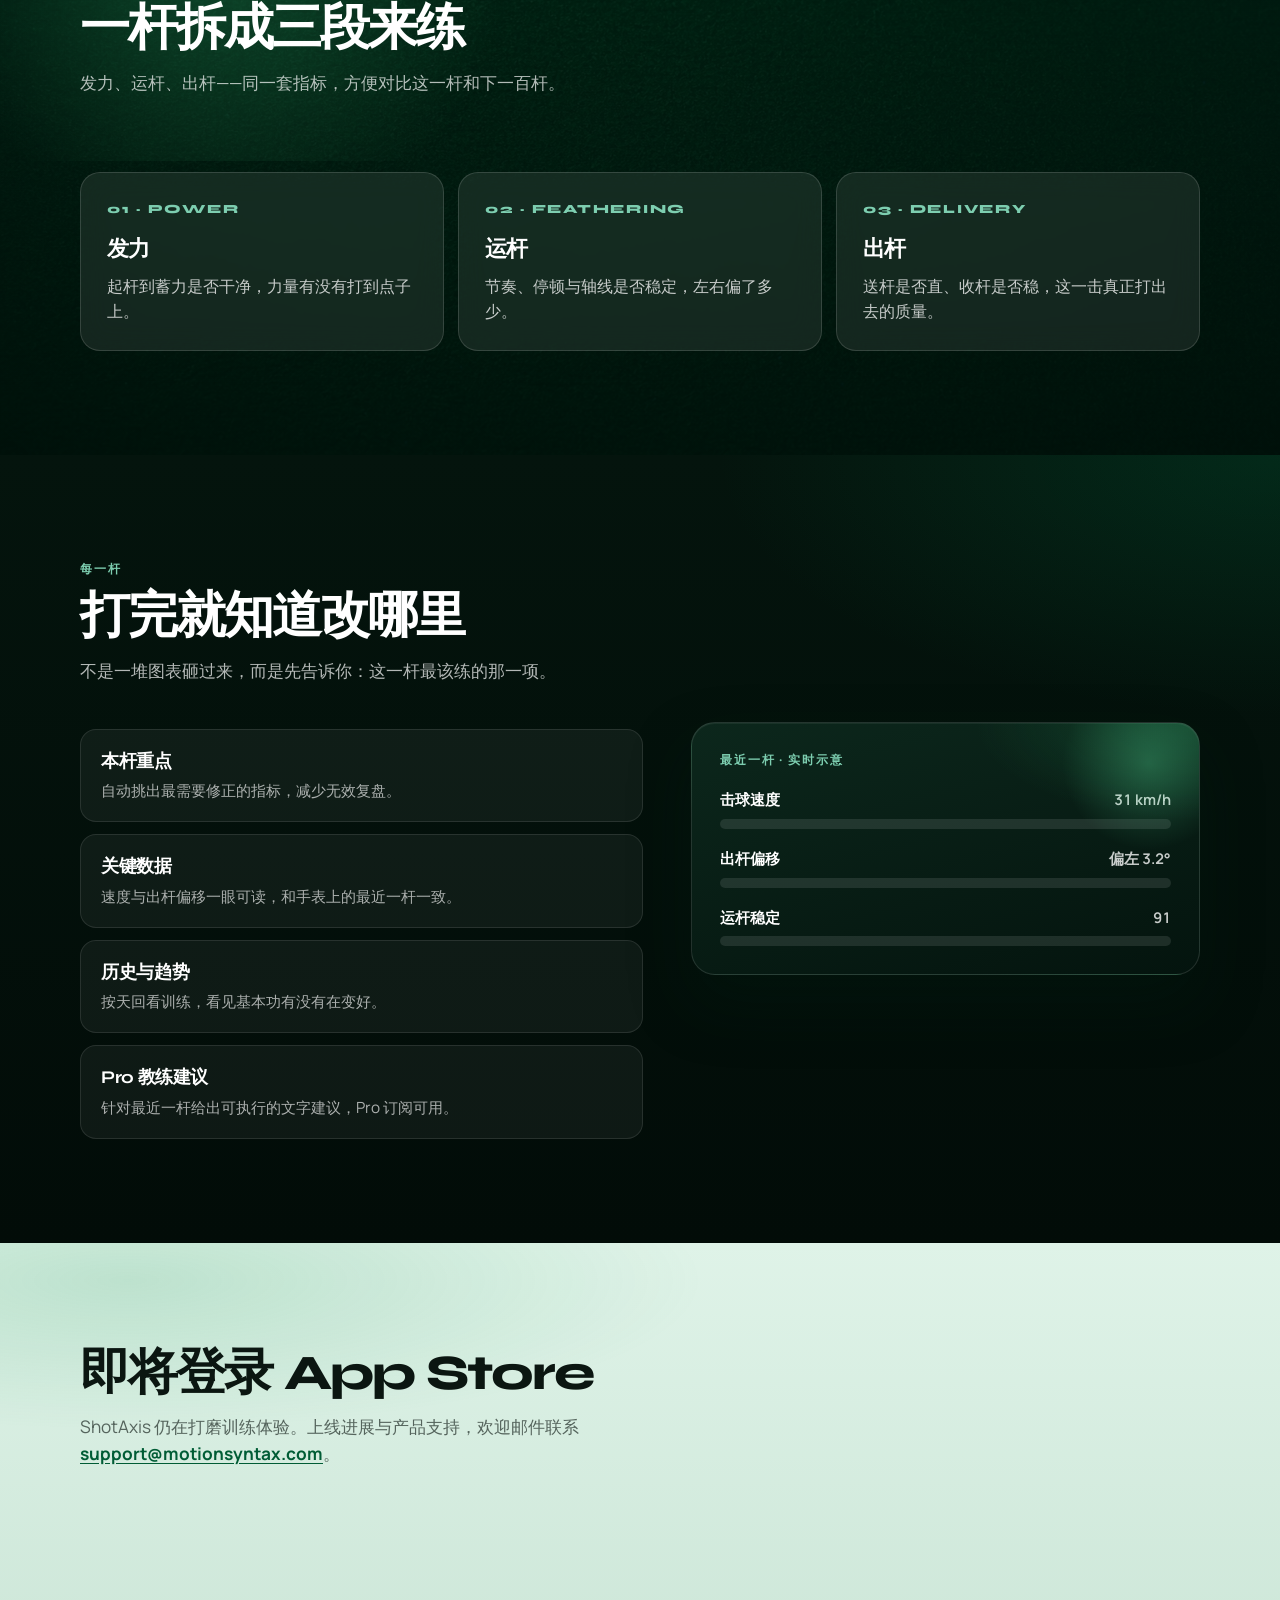
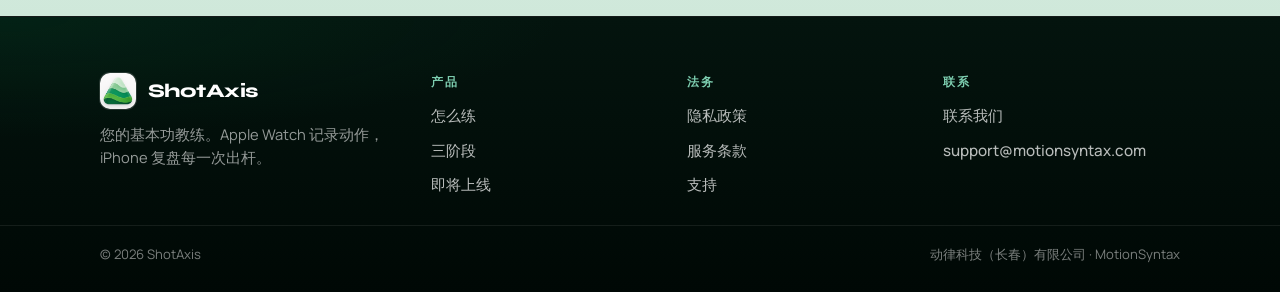
==== commit 8dffcf7e: "Refine site footer into a clearer multi-column layout. Co-authored-by: Cursor <cursoragent@cursor.co" ====
--- a/index.html
+++ b/index.html
@@ -198,23 +198,47 @@
 
   <footer class="site-footer">
     <div class="site-footer__inner">
-      <div>
-        <p><strong>ShotAxis</strong> by MotionSyntax</p>
-        <p class="site-footer__fine">
-          © <span id="year"></span>
-          <a href="contact/">动律科技（长春）有限公司 / MotionSyntax</a>
-          ·
-          <a href="privacy/">隐私政策</a>
-          ·
-          <a href="terms/">服务条款</a>
-          ·
-          <a href="support/">支持</a>
-        </p>
-      </div>
-      <nav class="site-footer__nav" aria-label="页脚链接">
-        <a href="https://www.motionsyntax.com/" rel="noopener">公司官网</a>
-        <a href="mailto:support@motionsyntax.com">support@motionsyntax.com</a>
-      </nav>
+      <div class="site-footer__brand">
+        <a class="site-footer__brand-link" href="#top" aria-label="ShotAxis 首页">
+          <img src="assets/app-icon.png" width="36" height="36" alt="" />
+          <span class="site-footer__brand-name">ShotAxis</span>
+        </a>
+        <p class="site-footer__brand-text">您的基本功教练。Apple Watch 记录动作，iPhone 复盘每一次出杆。</p>
+      </div>
+      <div class="site-footer__col">
+        <p class="site-footer__label">产品</p>
+        <ul class="site-footer__links">
+          <li><a href="#how">怎么练</a></li>
+          <li><a href="#stages">三阶段</a></li>
+          <li><a href="#coming-soon">即将上线</a></li>
+        </ul>
+      </div>
+      <div class="site-footer__col">
+        <p class="site-footer__label">法务</p>
+        <ul class="site-footer__links">
+          <li><a href="privacy/">隐私政策</a></li>
+          <li><a href="terms/">服务条款</a></li>
+          <li><a href="support/">支持</a></li>
+        </ul>
+      </div>
+      <div class="site-footer__col">
+        <p class="site-footer__label">联系</p>
+        <ul class="site-footer__links">
+          <li><a href="contact/">联系我们</a></li>
+          <li>
+            <a class="site-footer__mail" href="mailto:support@motionsyntax.com">support@motionsyntax.com</a>
+          </li>
+        </ul>
+      </div>
+    </div>
+    <div class="site-footer__bar">
+      <div class="site-footer__bar-inner">
+        <p>© <span id="year"></span> ShotAxis</p>
+        <p>
+          <a href="contact/">动律科技（长春）有限公司</a>
+          · MotionSyntax
+        </p>
+      </div>
     </div>
   </footer>
 
--- a/styles.css
+++ b/styles.css
@@ -1059,68 +1059,134 @@
 }
 
 .site-footer {
-  padding: 48px 20px 56px;
-  background: #000805;
-  color: color-mix(in srgb, var(--white) 78%, transparent);
+  padding: 0;
+  background:
+    radial-gradient(80% 80% at 0% 0%, rgba(0, 119, 70, 0.14), transparent 55%),
+    linear-gradient(180deg, #04140e 0%, #000805 100%);
+  color: color-mix(in srgb, var(--white) 72%, transparent);
+  border-top: 1px solid color-mix(in srgb, var(--white) 8%, transparent);
 }
 
 .site-footer__inner {
   max-width: var(--max);
   margin: 0 auto;
+  padding: 56px 20px 28px;
   display: grid;
-  gap: 28px;
-}
-
-@media (min-width: 860px) {
+  gap: 40px;
+}
+
+@media (min-width: 900px) {
   .site-footer__inner {
-    grid-template-columns: 1.2fr 1fr;
+    grid-template-columns: 1.35fr 1fr 1fr 1.1fr;
+    gap: 32px 40px;
     align-items: start;
   }
 }
 
-.site-footer strong {
+.site-footer__brand {
+  display: grid;
+  gap: 14px;
+  max-width: 22rem;
+}
+
+.site-footer__brand-link {
+  display: inline-flex;
+  align-items: center;
+  gap: 12px;
+  text-decoration: none;
   color: var(--white);
+  width: fit-content;
+}
+
+.site-footer__brand-link img {
+  border-radius: 10px;
+  box-shadow: 0 0 0 1px color-mix(in srgb, var(--white) 14%, transparent);
+}
+
+.site-footer__brand-name {
   font-family: var(--font-display);
-  font-size: 1.15rem;
-}
-
-.site-footer__fine {
-  margin: 10px 0 0;
-  font-size: 0.86rem;
-  opacity: 0.7;
+  font-weight: 750;
+  font-size: 1.2rem;
+  letter-spacing: -0.03em;
+}
+
+.site-footer__brand-text {
+  margin: 0;
+  font-size: 0.92rem;
   line-height: 1.55;
-}
-
-.site-footer__fine a {
+  color: color-mix(in srgb, var(--white) 58%, transparent);
+}
+
+.site-footer__col {
+  display: grid;
+  gap: 12px;
+  align-content: start;
+}
+
+.site-footer__label {
+  margin: 0;
+  font-size: 0.72rem;
+  font-weight: 800;
+  letter-spacing: 0.16em;
+  text-transform: uppercase;
+  color: var(--brand-300);
+}
+
+.site-footer__links {
+  list-style: none;
+  margin: 0;
+  padding: 0;
+  display: grid;
+  gap: 10px;
+}
+
+.site-footer__links a {
+  text-decoration: none;
+  color: color-mix(in srgb, var(--white) 72%, transparent);
+  font-size: 0.95rem;
+  font-weight: 500;
+  transition: color 160ms ease;
+}
+
+.site-footer__links a:hover,
+.site-footer__links a:focus-visible {
+  color: var(--white);
+}
+
+.site-footer__mail {
+  word-break: break-all;
+}
+
+.site-footer__bar {
+  border-top: 1px solid color-mix(in srgb, var(--white) 8%, transparent);
+}
+
+.site-footer__bar-inner {
+  max-width: var(--max);
+  margin: 0 auto;
+  padding: 18px 20px 28px;
+  display: flex;
+  flex-wrap: wrap;
+  gap: 8px 20px;
+  justify-content: space-between;
+  align-items: center;
+  font-size: 0.82rem;
+  color: color-mix(in srgb, var(--white) 48%, transparent);
+}
+
+.site-footer__bar-inner p {
+  margin: 0;
+}
+
+.site-footer__bar a {
   color: inherit;
   text-decoration: none;
-  border-bottom: 1px solid color-mix(in srgb, currentColor 35%, transparent);
-  transition: color 160ms ease, border-color 160ms ease, opacity 160ms ease;
-}
-
-.site-footer__fine a:hover,
-.site-footer__fine a:focus-visible {
-  color: var(--white);
-  opacity: 1;
-  border-bottom-color: color-mix(in srgb, var(--white) 45%, transparent);
-}
-
-.site-footer__nav {
-  display: flex;
-  flex-wrap: wrap;
-  gap: 10px 18px;
-}
-
-.site-footer__nav a {
-  text-decoration: none;
-  font-size: 0.92rem;
-  font-weight: 650;
-  color: color-mix(in srgb, var(--white) 72%, transparent);
-}
-
-.site-footer__nav a:hover,
-.site-footer__nav a:focus-visible {
-  color: var(--white);
+  transition: color 160ms ease;
+}
+
+.site-footer__bar a:hover,
+.site-footer__bar a:focus-visible {
+  color: color-mix(in srgb, var(--white) 78%, transparent);
 }
 
 .reveal {
@@ -1428,23 +1494,16 @@
     font-size: 16px;
   }
 
-  .site-footer {
-    padding:
-      36px max(16px, env(safe-area-inset-left))
-      calc(40px + env(safe-area-inset-bottom, 0px))
+  .site-footer__inner {
+    padding: 44px max(16px, env(safe-area-inset-left)) 24px max(16px, env(safe-area-inset-right));
+    gap: 28px;
+  }
+
+  .site-footer__bar-inner {
+    padding: 16px max(16px, env(safe-area-inset-left)) calc(24px + env(safe-area-inset-bottom, 0px))
       max(16px, env(safe-area-inset-right));
-  }
-
-  .site-footer__fine {
-    font-size: 0.8rem;
-  }
-
-  .site-footer__fine a {
-    display: inline;
-  }
-
-  .site-footer__nav {
-    gap: 10px 14px;
+    flex-direction: column;
+    align-items: flex-start;
   }
 
   .page-shell .site-header__inner {
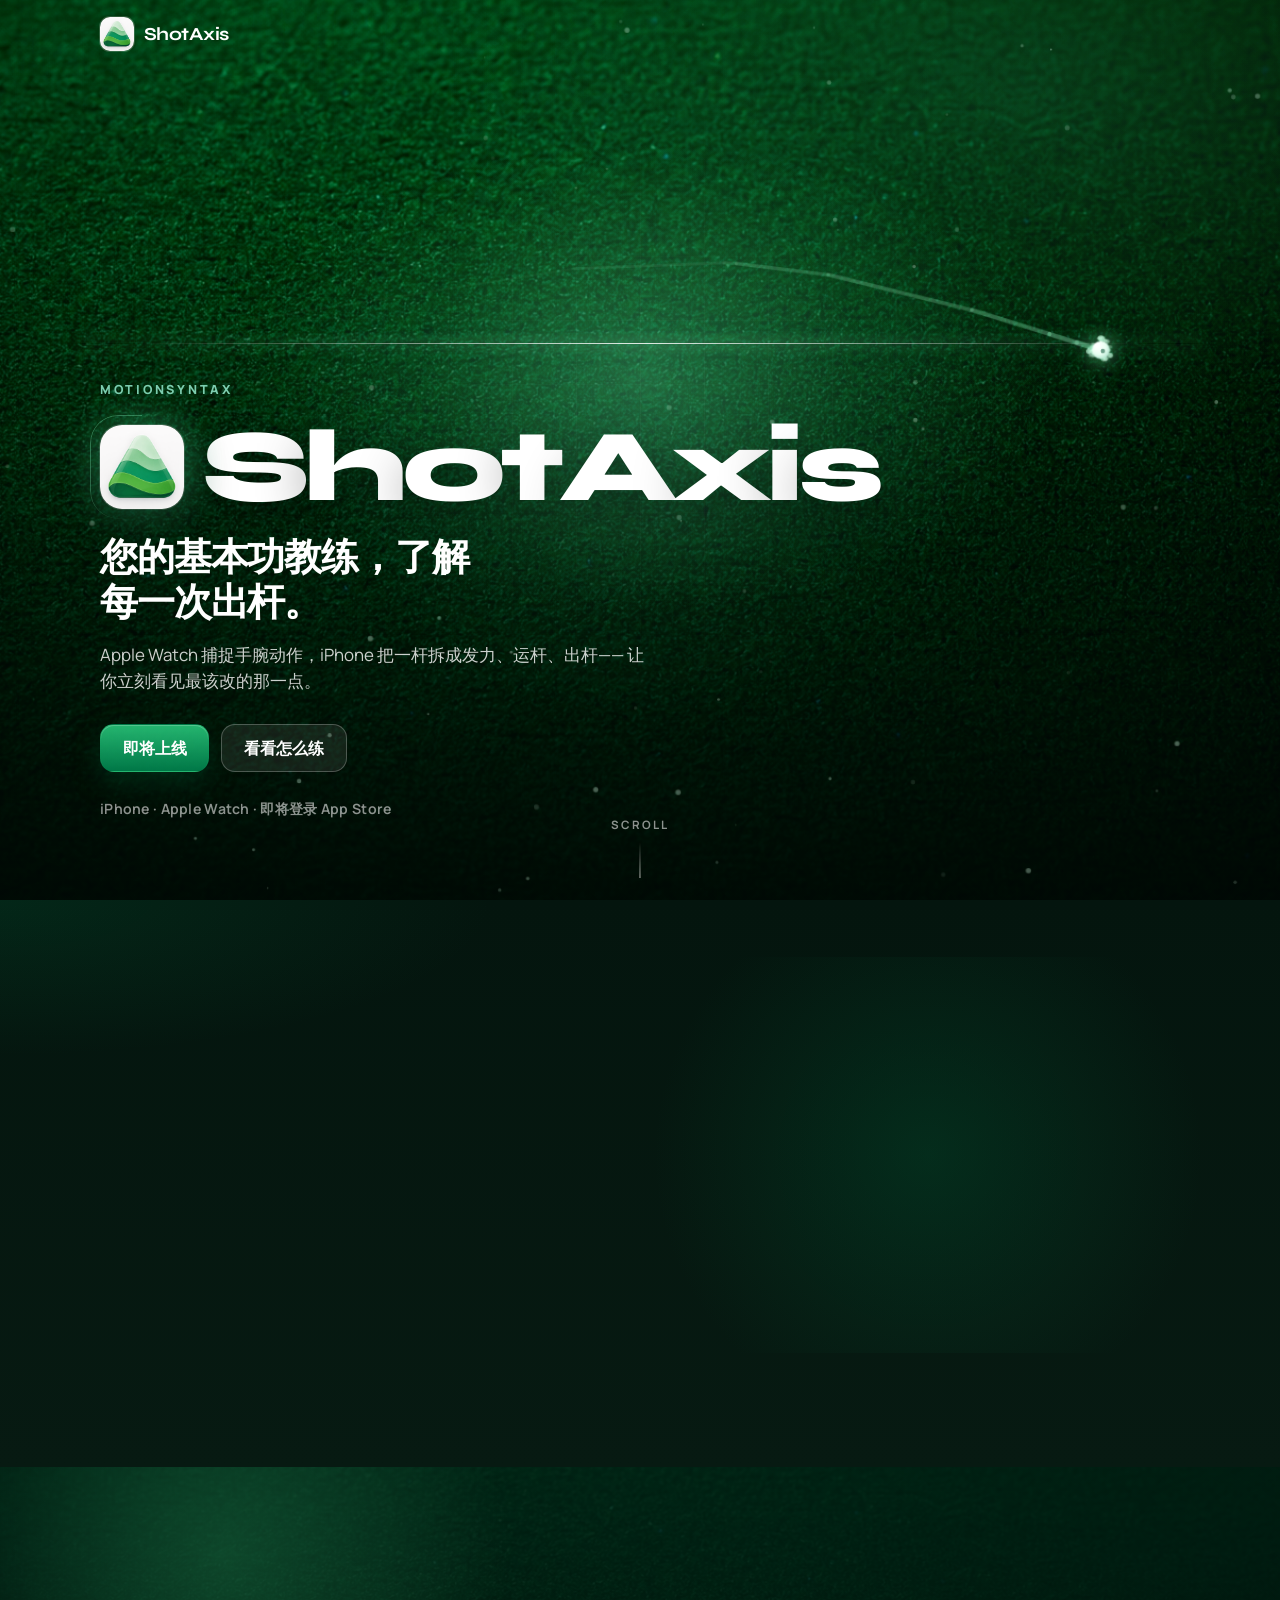
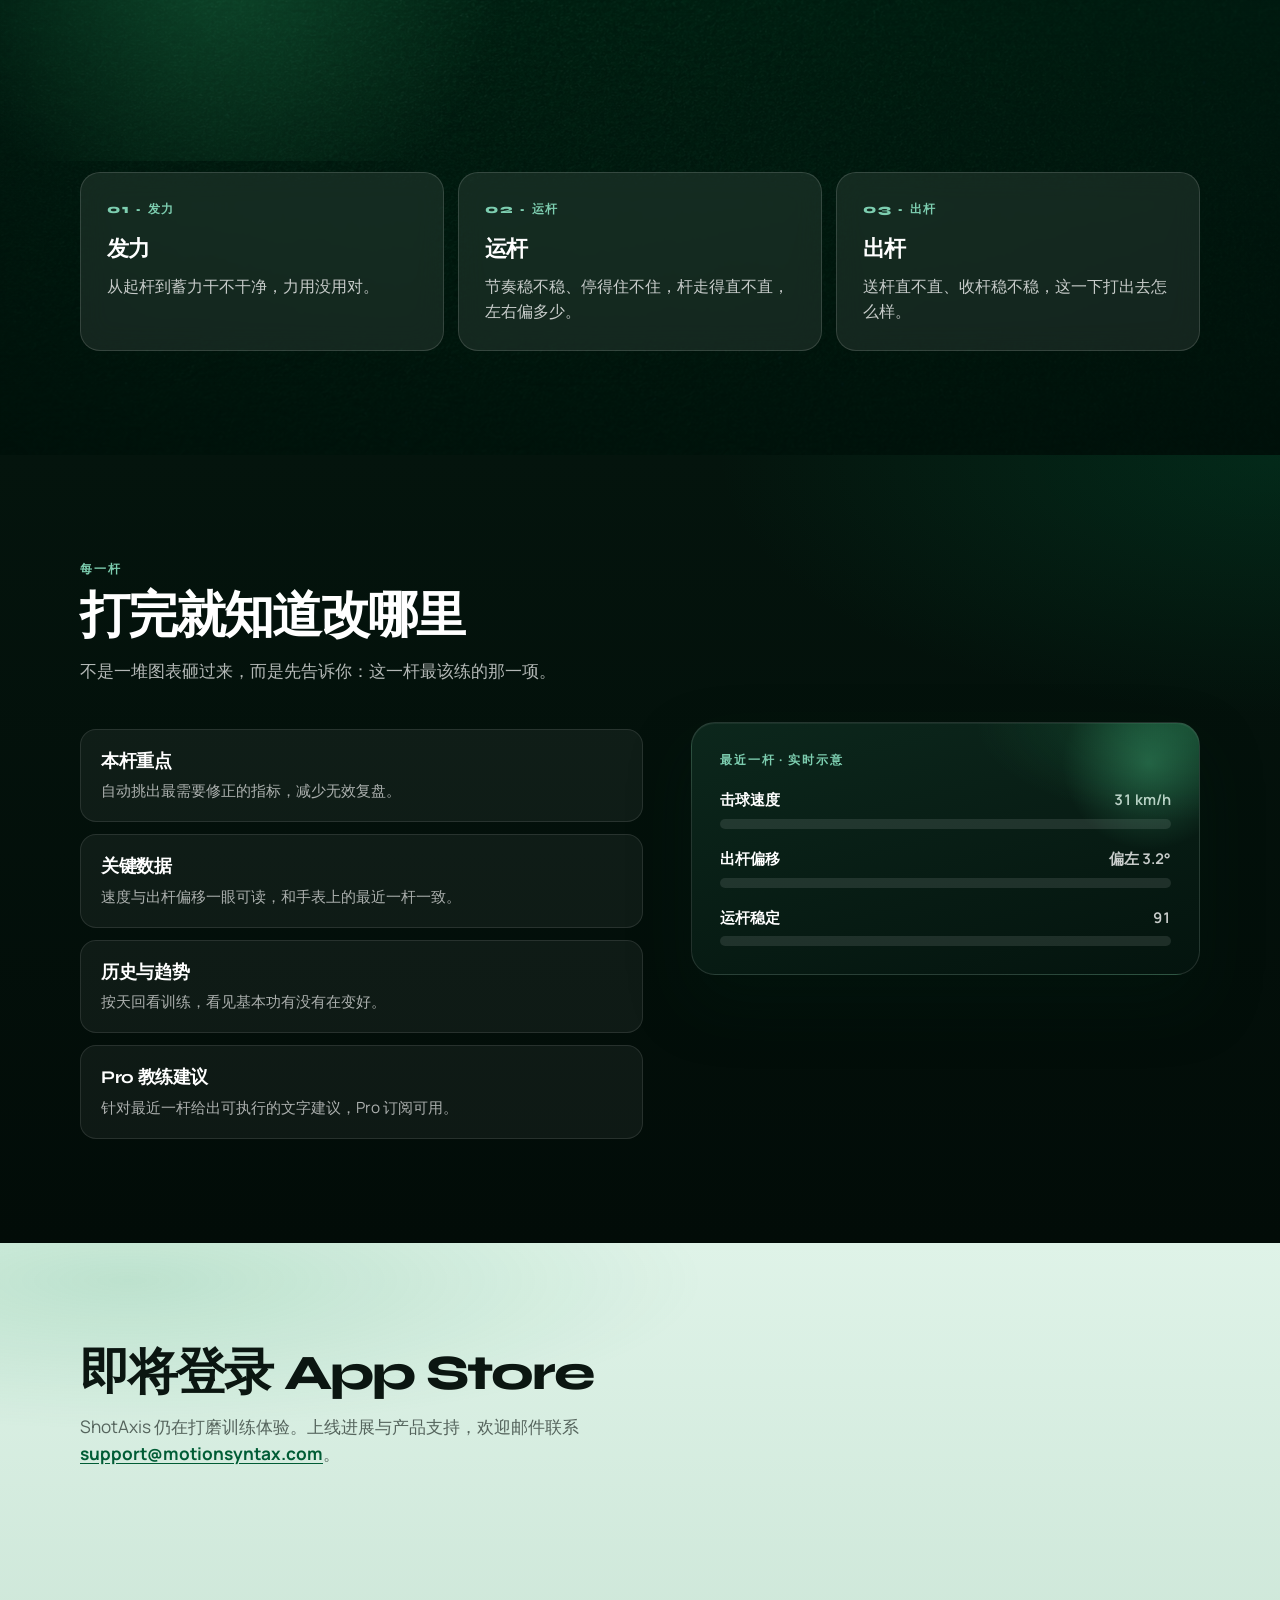
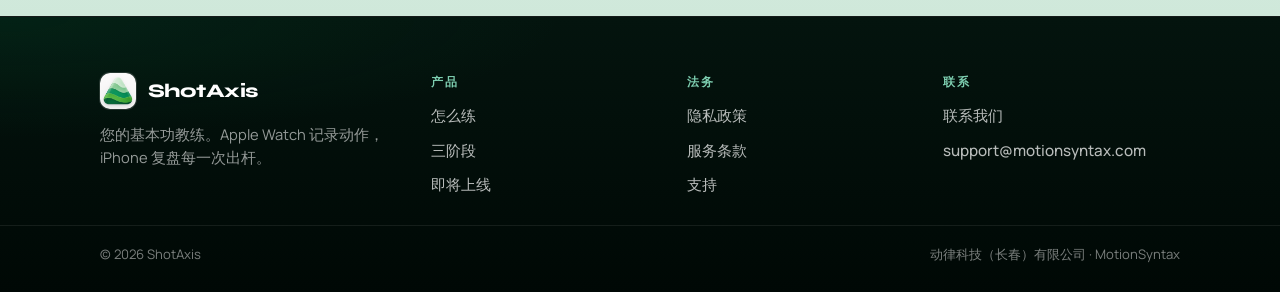
==== commit 898623a8: "Polish how-to and three-stage copy for natural Chinese. Co-authored-by: Cursor <cursoragent@cursor.c" ====
--- a/index.html
+++ b/index.html
@@ -73,25 +73,25 @@
       <div class="section__glow" aria-hidden="true"></div>
       <div class="section__inner">
         <p class="section__kicker section__kicker--on-dark reveal">怎么练</p>
-        <h2 id="how-title" class="section__title section__title--on-dark reveal">手表上练，手机上看懂</h2>
+        <h2 id="how-title" class="section__title section__title--on-dark reveal">手表练球，手机看结果</h2>
         <p class="section__lead section__lead--on-dark reveal">
-          训练从手腕开始，解释留在手机。两端始终连着同一场训练。
+          戴表开练，细节回到手机看。两边跟的是同一场球。
         </p>
         <ol class="flow">
           <li class="flow__item reveal reveal-delay-1">
             <span class="flow__step">01</span>
-            <h3>手表开始训练</h3>
-            <p>确认持杆手，开始记录动作。心率和动作都会记进这场训练。</p>
+            <h3>手表上开练</h3>
+            <p>选好持杆手，开始记动作。心率也会一起记下。</p>
           </li>
           <li class="flow__item reveal reveal-delay-2">
             <span class="flow__step">02</span>
-            <h3>实时传到 iPhone</h3>
-            <p>动作数据实时传到手机，训练页和锁屏动态一起更新。</p>
+            <h3>同步到手机</h3>
+            <p>动作实时传到 iPhone，训练页和锁屏一起刷新。</p>
           </li>
           <li class="flow__item reveal reveal-delay-3">
             <span class="flow__step">03</span>
-            <h3>识别完整一杆</h3>
-            <p>识别完整出杆后，立刻算出速度、偏移与阶段表现，并记入历史。</p>
+            <h3>打完就出结果</h3>
+            <p>完整一杆识别出来后，速度、偏移、阶段表现马上算好，并记进历史。</p>
           </li>
         </ol>
       </div>
@@ -100,9 +100,9 @@
     <section id="stages" class="section section--felt" aria-labelledby="stages-title">
       <div class="section__inner">
         <p class="section__kicker section__kicker--on-dark reveal">三阶段</p>
-        <h2 id="stages-title" class="section__title section__title--on-dark reveal">一杆拆成三段来练</h2>
+        <h2 id="stages-title" class="section__title section__title--on-dark reveal">把一杆拆开练</h2>
         <p class="section__lead section__lead--on-dark reveal">
-          发力、运杆、出杆——同一套指标，方便对比这一杆和下一百杆。
+          发力、运杆、出杆，用同一套标准看。这一杆和下一次，能直接比。
         </p>
         <div class="stage-rail reveal" aria-hidden="true">
           <span class="stage-rail__pulse"></span>
@@ -112,19 +112,19 @@
         </div>
         <div class="stages">
           <article class="stage-card reveal reveal-delay-1">
-            <span class="stage-card__index">01 · POWER</span>
+            <span class="stage-card__index">01 · 发力</span>
             <h3>发力</h3>
-            <p>起杆到蓄力是否干净，力量有没有打到点子上。</p>
+            <p>从起杆到蓄力干不干净，力用没用对。</p>
           </article>
           <article class="stage-card reveal reveal-delay-2">
-            <span class="stage-card__index">02 · FEATHERING</span>
+            <span class="stage-card__index">02 · 运杆</span>
             <h3>运杆</h3>
-            <p>节奏、停顿与轴线是否稳定，左右偏了多少。</p>
+            <p>节奏稳不稳、停得住不住，杆走得直不直，左右偏多少。</p>
           </article>
           <article class="stage-card reveal reveal-delay-3">
-            <span class="stage-card__index">03 · DELIVERY</span>
+            <span class="stage-card__index">03 · 出杆</span>
             <h3>出杆</h3>
-            <p>送杆是否直、收杆是否稳，这一击真正打出去的质量。</p>
+            <p>送杆直不直、收杆稳不稳，这一下打出去怎么样。</p>
           </article>
         </div>
       </div>
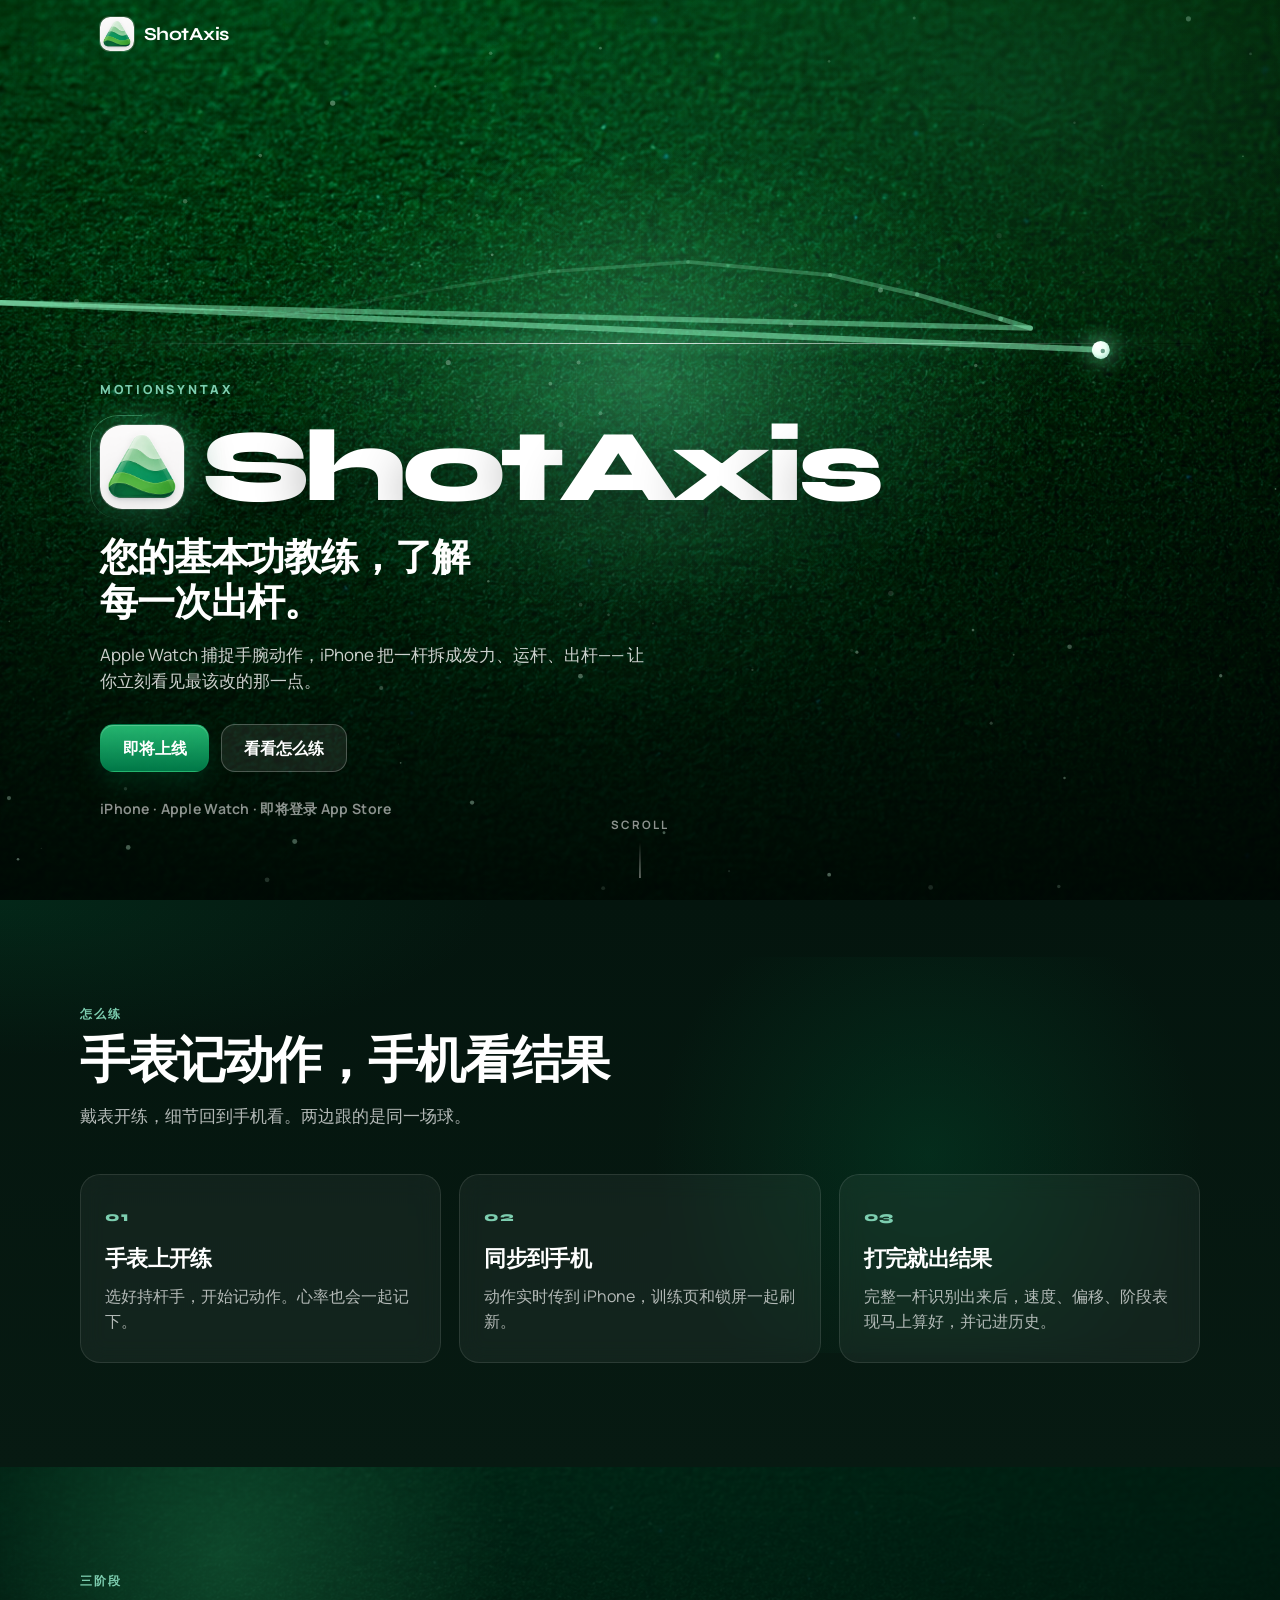
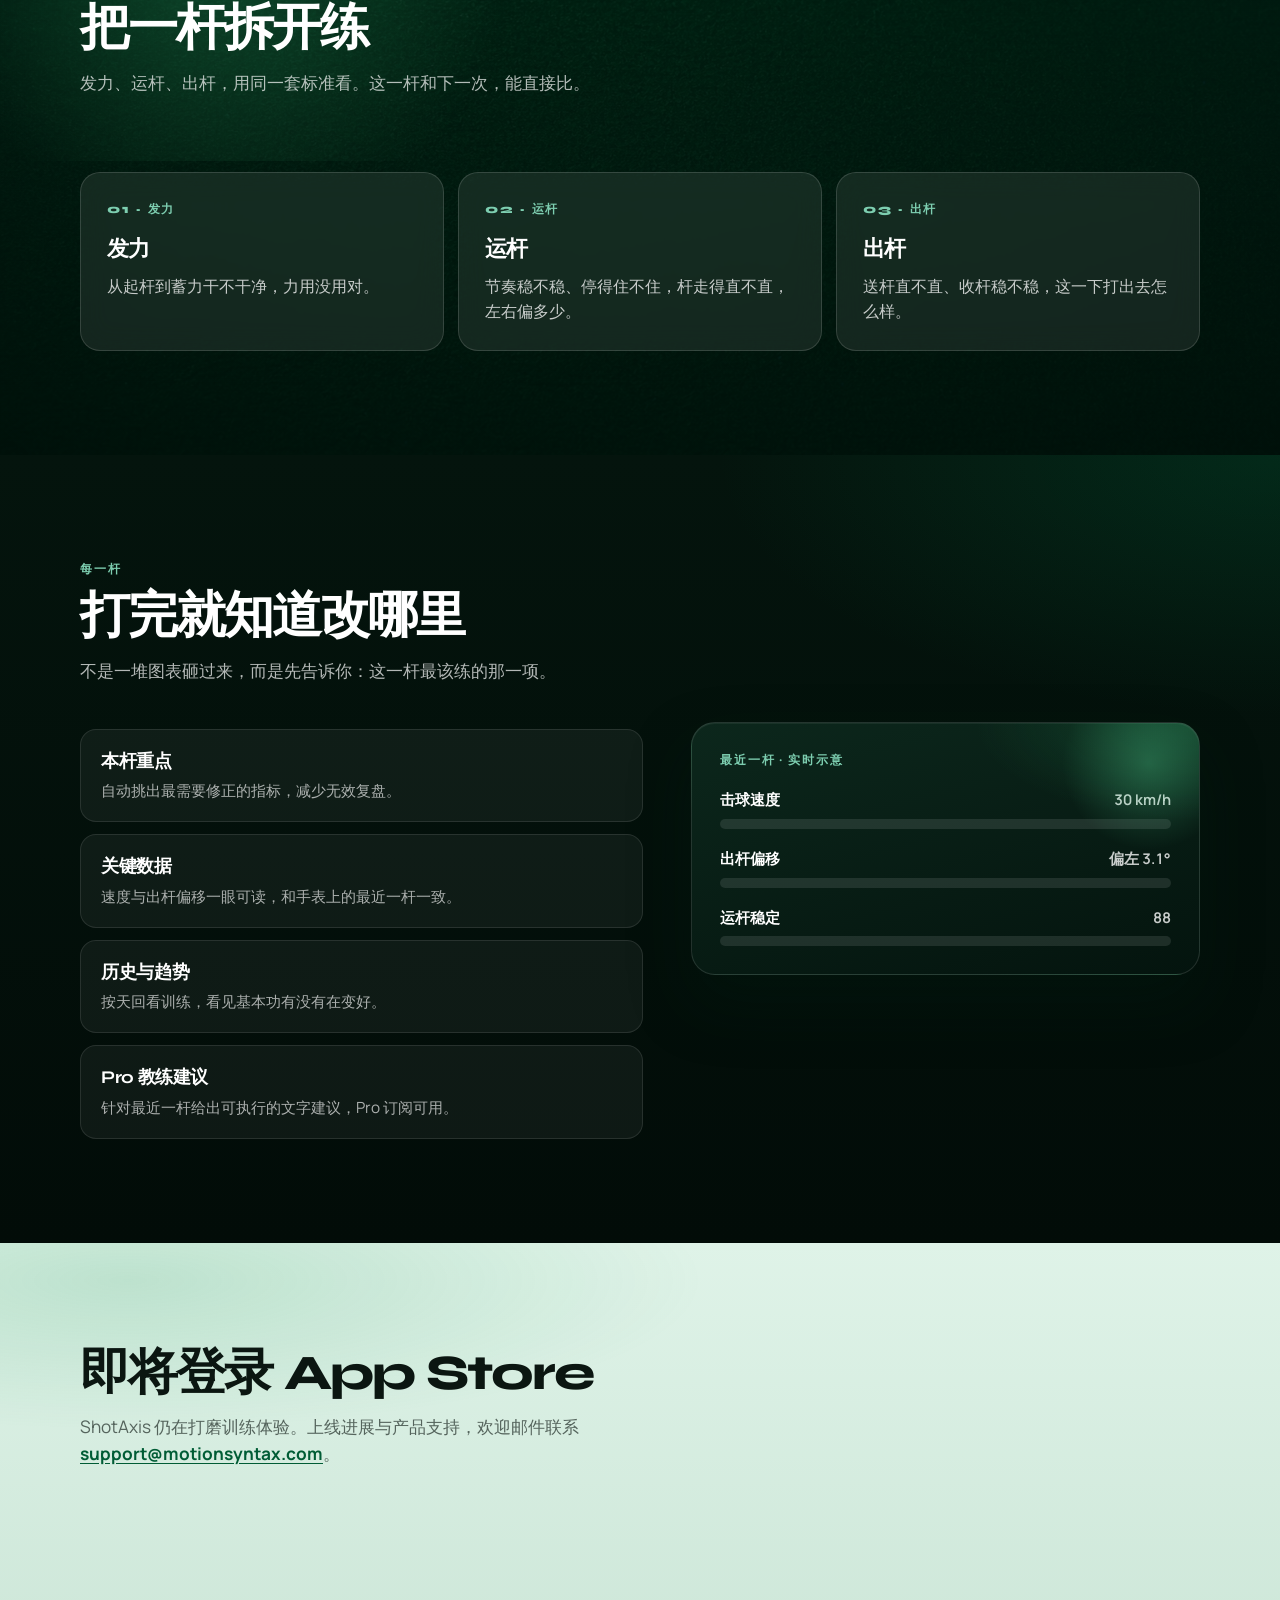
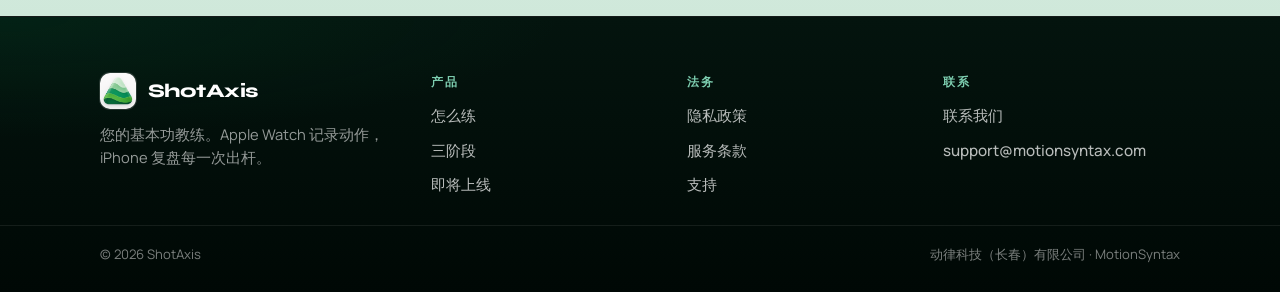
==== commit 035d1656: "Fix awkward how-to section title wording. Co-authored-by: Cursor <cursoragent@cursor.com>" ====
--- a/index.html
+++ b/index.html
@@ -73,7 +73,7 @@
       <div class="section__glow" aria-hidden="true"></div>
       <div class="section__inner">
         <p class="section__kicker section__kicker--on-dark reveal">怎么练</p>
-        <h2 id="how-title" class="section__title section__title--on-dark reveal">手表练球，手机看结果</h2>
+        <h2 id="how-title" class="section__title section__title--on-dark reveal">手表记动作，手机看结果</h2>
         <p class="section__lead section__lead--on-dark reveal">
           戴表开练，细节回到手机看。两边跟的是同一场球。
         </p>
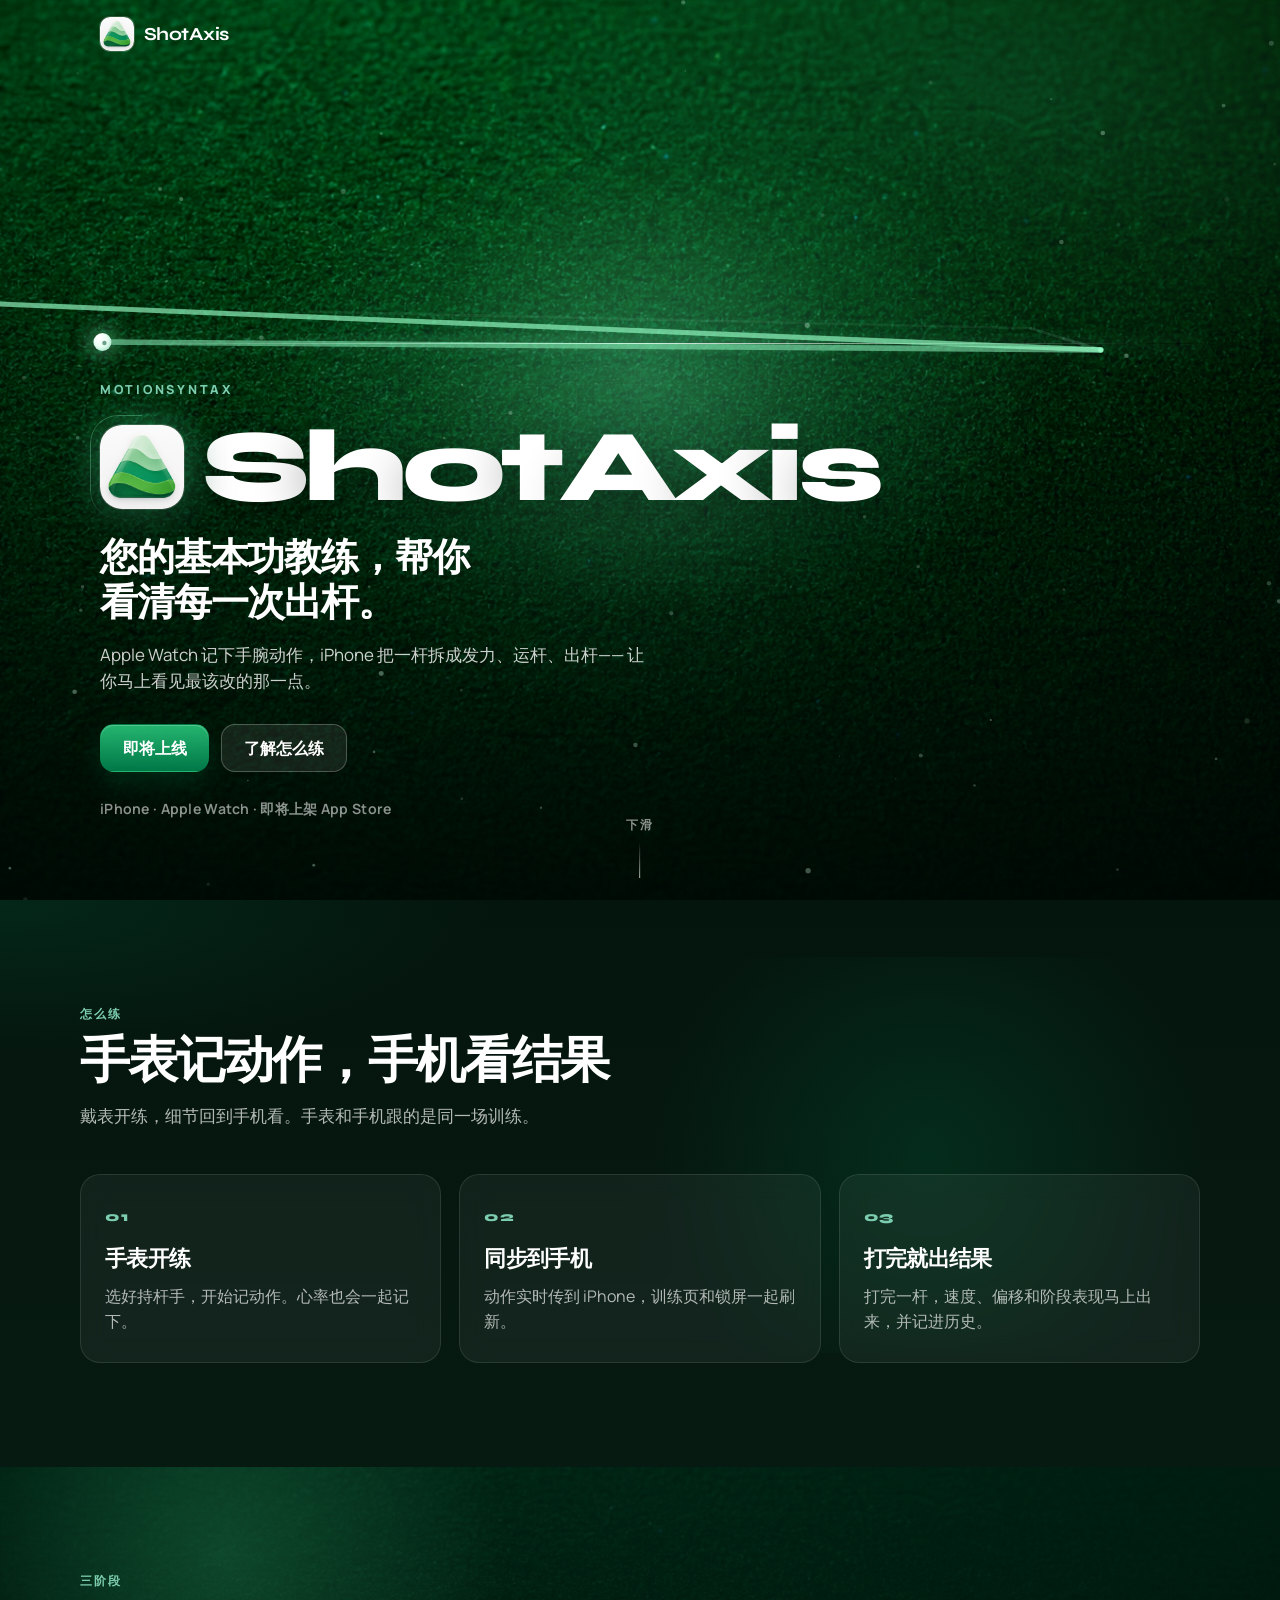
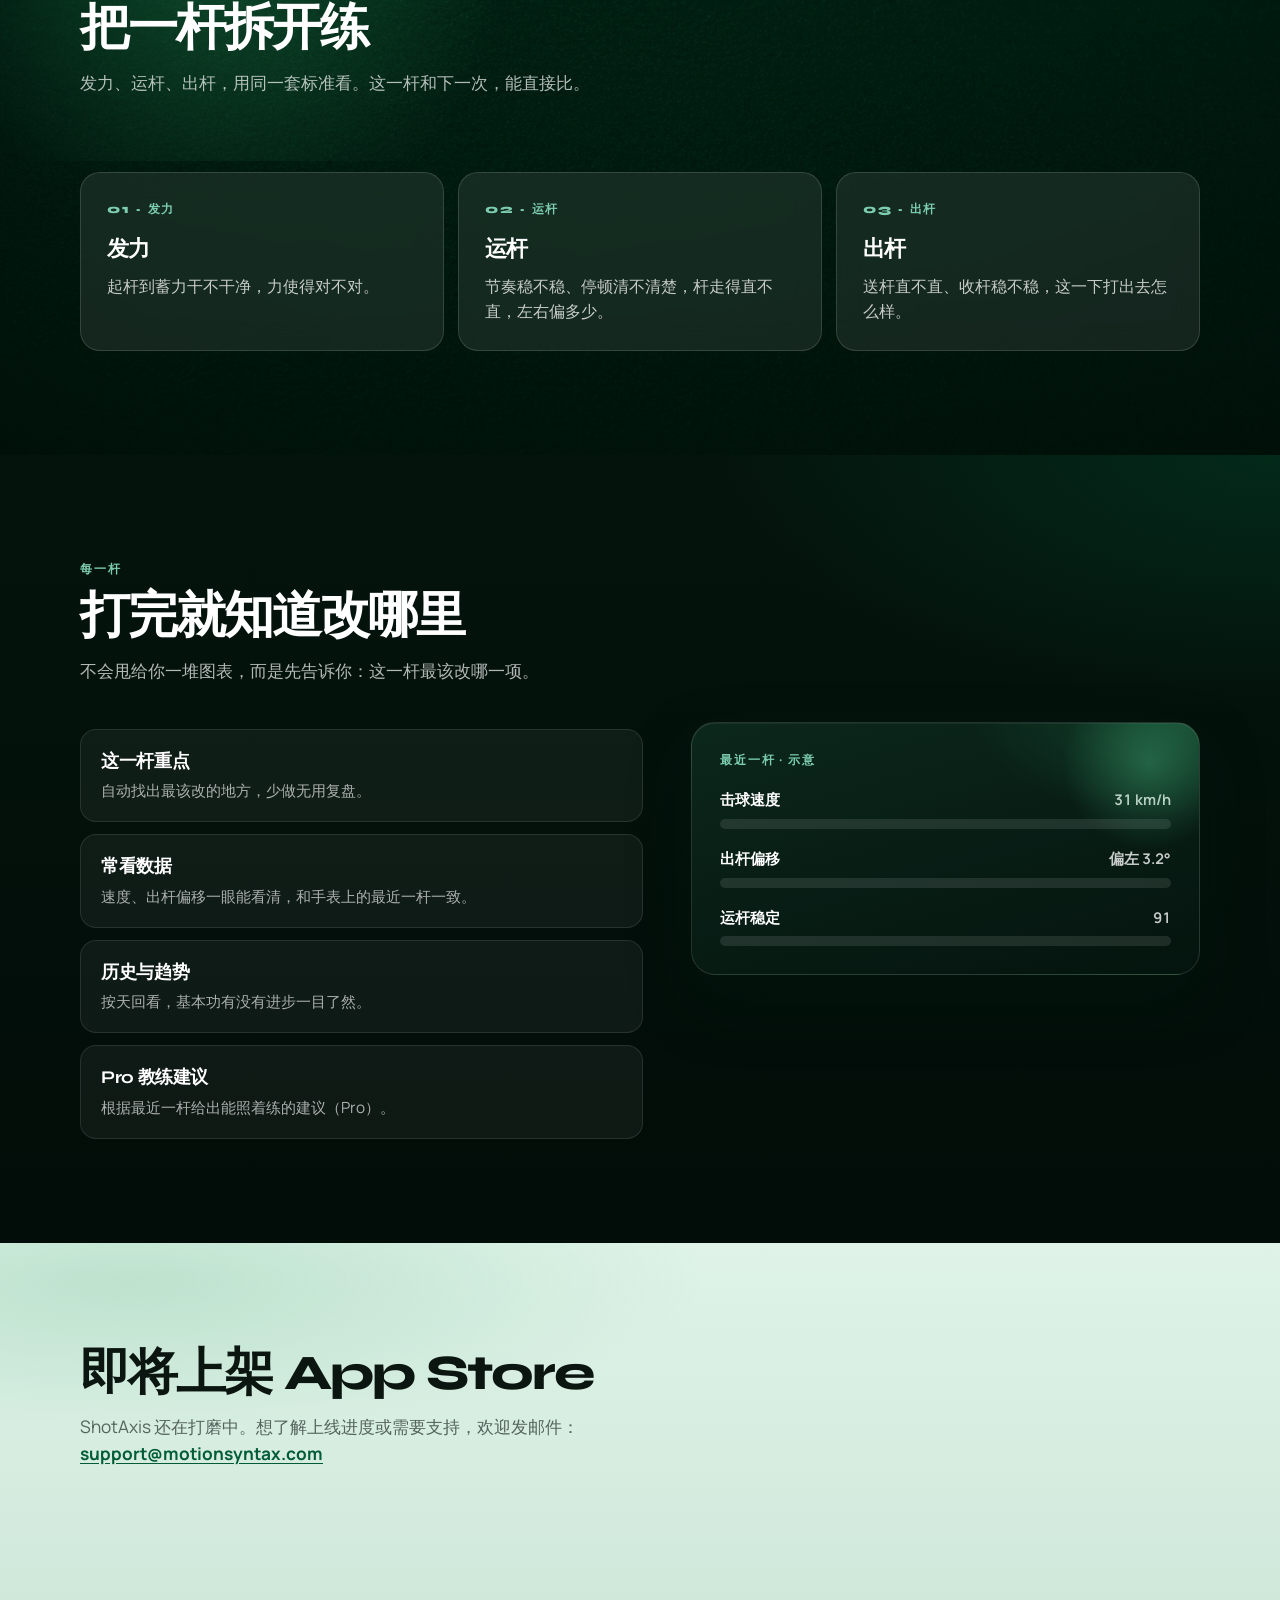
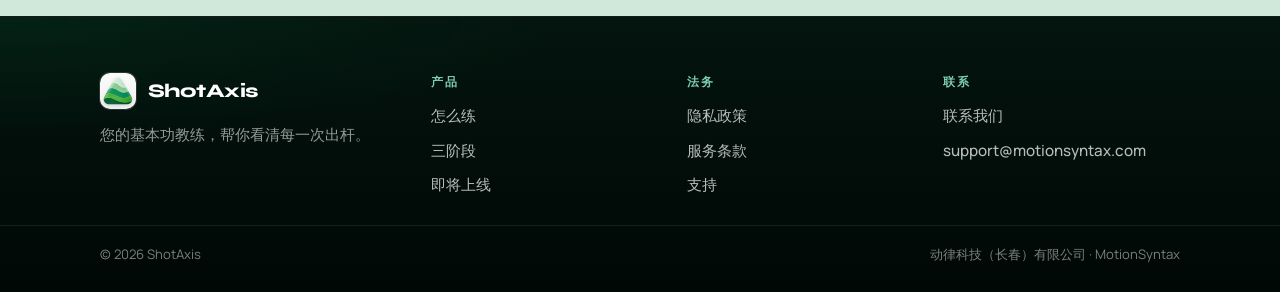
==== commit 3a76e6e9: "Polish all public site copy for natural Chinese. Co-authored-by: Cursor <cursoragent@cursor.com>" ====
--- a/index.html
+++ b/index.html
@@ -3,7 +3,7 @@
 <head>
   <meta charset="utf-8" />
   <meta name="viewport" content="width=device-width, initial-scale=1, viewport-fit=cover" />
-  <meta name="description" content="ShotAxis — 您的基本功教练，了解每一次出杆。Apple Watch 记录动作，iPhone 复盘发力、运杆与出杆。" />
+  <meta name="description" content="ShotAxis — 您的基本功教练，帮你看清每一次出杆。Apple Watch 记下动作，iPhone 复盘发力、运杆与出杆。" />
   <meta name="theme-color" content="#000f0a" />
   <title>ShotAxis — 您的基本功教练</title>
   <link rel="icon" href="assets/app-icon.png" type="image/png" />
@@ -51,20 +51,20 @@
           </span>
           <h1 id="hero-brand" class="hero__brand" data-split>ShotAxis</h1>
         </div>
-        <p class="hero__tagline" data-enter>您的基本功教练，了解每一次出杆。</p>
+        <p class="hero__tagline" data-enter>您的基本功教练，帮你看清每一次出杆。</p>
         <p class="hero__support" data-enter>
-          Apple Watch 捕捉手腕动作，iPhone 把一杆拆成发力、运杆、出杆——
-          让你立刻看见最该改的那一点。
+          Apple Watch 记下手腕动作，iPhone 把一杆拆成发力、运杆、出杆——
+          让你马上看见最该改的那一点。
         </p>
         <div class="hero__actions" data-enter>
           <a class="btn btn--primary btn--glow" href="#coming-soon">即将上线</a>
-          <a class="btn btn--ghost" href="#how">看看怎么练</a>
-        </div>
-        <p class="hero__meta" data-enter>iPhone · Apple Watch · 即将登录 App Store</p>
+          <a class="btn btn--ghost" href="#how">了解怎么练</a>
+        </div>
+        <p class="hero__meta" data-enter>iPhone · Apple Watch · 即将上架 App Store</p>
       </div>
 
       <div class="hero__scroll" aria-hidden="true">
-        <span>Scroll</span>
+        <span>下滑</span>
         <span class="hero__scroll-line"></span>
       </div>
     </section>
@@ -75,12 +75,12 @@
         <p class="section__kicker section__kicker--on-dark reveal">怎么练</p>
         <h2 id="how-title" class="section__title section__title--on-dark reveal">手表记动作，手机看结果</h2>
         <p class="section__lead section__lead--on-dark reveal">
-          戴表开练，细节回到手机看。两边跟的是同一场球。
+          戴表开练，细节回到手机看。手表和手机跟的是同一场训练。
         </p>
         <ol class="flow">
           <li class="flow__item reveal reveal-delay-1">
             <span class="flow__step">01</span>
-            <h3>手表上开练</h3>
+            <h3>手表开练</h3>
             <p>选好持杆手，开始记动作。心率也会一起记下。</p>
           </li>
           <li class="flow__item reveal reveal-delay-2">
@@ -91,7 +91,7 @@
           <li class="flow__item reveal reveal-delay-3">
             <span class="flow__step">03</span>
             <h3>打完就出结果</h3>
-            <p>完整一杆识别出来后，速度、偏移、阶段表现马上算好，并记进历史。</p>
+            <p>打完一杆，速度、偏移和阶段表现马上出来，并记进历史。</p>
           </li>
         </ol>
       </div>
@@ -114,12 +114,12 @@
           <article class="stage-card reveal reveal-delay-1">
             <span class="stage-card__index">01 · 发力</span>
             <h3>发力</h3>
-            <p>从起杆到蓄力干不干净，力用没用对。</p>
+            <p>起杆到蓄力干不干净，力使得对不对。</p>
           </article>
           <article class="stage-card reveal reveal-delay-2">
             <span class="stage-card__index">02 · 运杆</span>
             <h3>运杆</h3>
-            <p>节奏稳不稳、停得住不住，杆走得直不直，左右偏多少。</p>
+            <p>节奏稳不稳、停顿清不清楚，杆走得直不直，左右偏多少。</p>
           </article>
           <article class="stage-card reveal reveal-delay-3">
             <span class="stage-card__index">03 · 出杆</span>
@@ -136,30 +136,30 @@
           <p class="section__kicker section__kicker--on-dark">每一杆</p>
           <h2 id="stroke-title" class="section__title section__title--on-dark">打完就知道改哪里</h2>
           <p class="section__lead section__lead--on-dark">
-            不是一堆图表砸过来，而是先告诉你：这一杆最该练的那一项。
+            不会甩给你一堆图表，而是先告诉你：这一杆最该改哪一项。
           </p>
           <ul class="feature-list feature-list--dark">
             <li>
-              <strong>本杆重点</strong>
-              <span>自动挑出最需要修正的指标，减少无效复盘。</span>
-            </li>
-            <li>
-              <strong>关键数据</strong>
-              <span>速度与出杆偏移一眼可读，和手表上的最近一杆一致。</span>
+              <strong>这一杆重点</strong>
+              <span>自动找出最该改的地方，少做无用复盘。</span>
+            </li>
+            <li>
+              <strong>常看数据</strong>
+              <span>速度、出杆偏移一眼能看清，和手表上的最近一杆一致。</span>
             </li>
             <li>
               <strong>历史与趋势</strong>
-              <span>按天回看训练，看见基本功有没有在变好。</span>
+              <span>按天回看，基本功有没有进步一目了然。</span>
             </li>
             <li>
               <strong>Pro 教练建议</strong>
-              <span>针对最近一杆给出可执行的文字建议，Pro 订阅可用。</span>
+              <span>根据最近一杆给出能照着练的建议（Pro）。</span>
             </li>
           </ul>
         </div>
         <aside class="metric-panel reveal reveal-delay-2" id="metric-panel" aria-label="指标示意">
           <div class="metric-panel__orb" aria-hidden="true"></div>
-          <p class="metric-panel__label">最近一杆 · 实时示意</p>
+          <p class="metric-panel__label">最近一杆 · 示意</p>
           <div class="metric-row">
             <div class="metric-row__top">
               <span>击球速度</span>
@@ -187,10 +187,10 @@
 
     <section id="coming-soon" class="section section--cta" aria-labelledby="coming-soon-title">
       <div class="section__inner reveal">
-        <h2 id="coming-soon-title" class="section__title">即将登录 App Store</h2>
+        <h2 id="coming-soon-title" class="section__title">即将上架 App Store</h2>
         <p class="section__lead">
-          ShotAxis 仍在打磨训练体验。上线进展与产品支持，欢迎邮件联系
-          <a href="mailto:support@motionsyntax.com">support@motionsyntax.com</a>。
+          ShotAxis 还在打磨中。想了解上线进度或需要支持，欢迎发邮件：
+          <a href="mailto:support@motionsyntax.com">support@motionsyntax.com</a>
         </p>
       </div>
     </section>
@@ -203,7 +203,7 @@
           <img src="assets/app-icon.png" width="36" height="36" alt="" />
           <span class="site-footer__brand-name">ShotAxis</span>
         </a>
-        <p class="site-footer__brand-text">您的基本功教练。Apple Watch 记录动作，iPhone 复盘每一次出杆。</p>
+        <p class="site-footer__brand-text">您的基本功教练，帮你看清每一次出杆。</p>
       </div>
       <div class="site-footer__col">
         <p class="site-footer__label">产品</p>
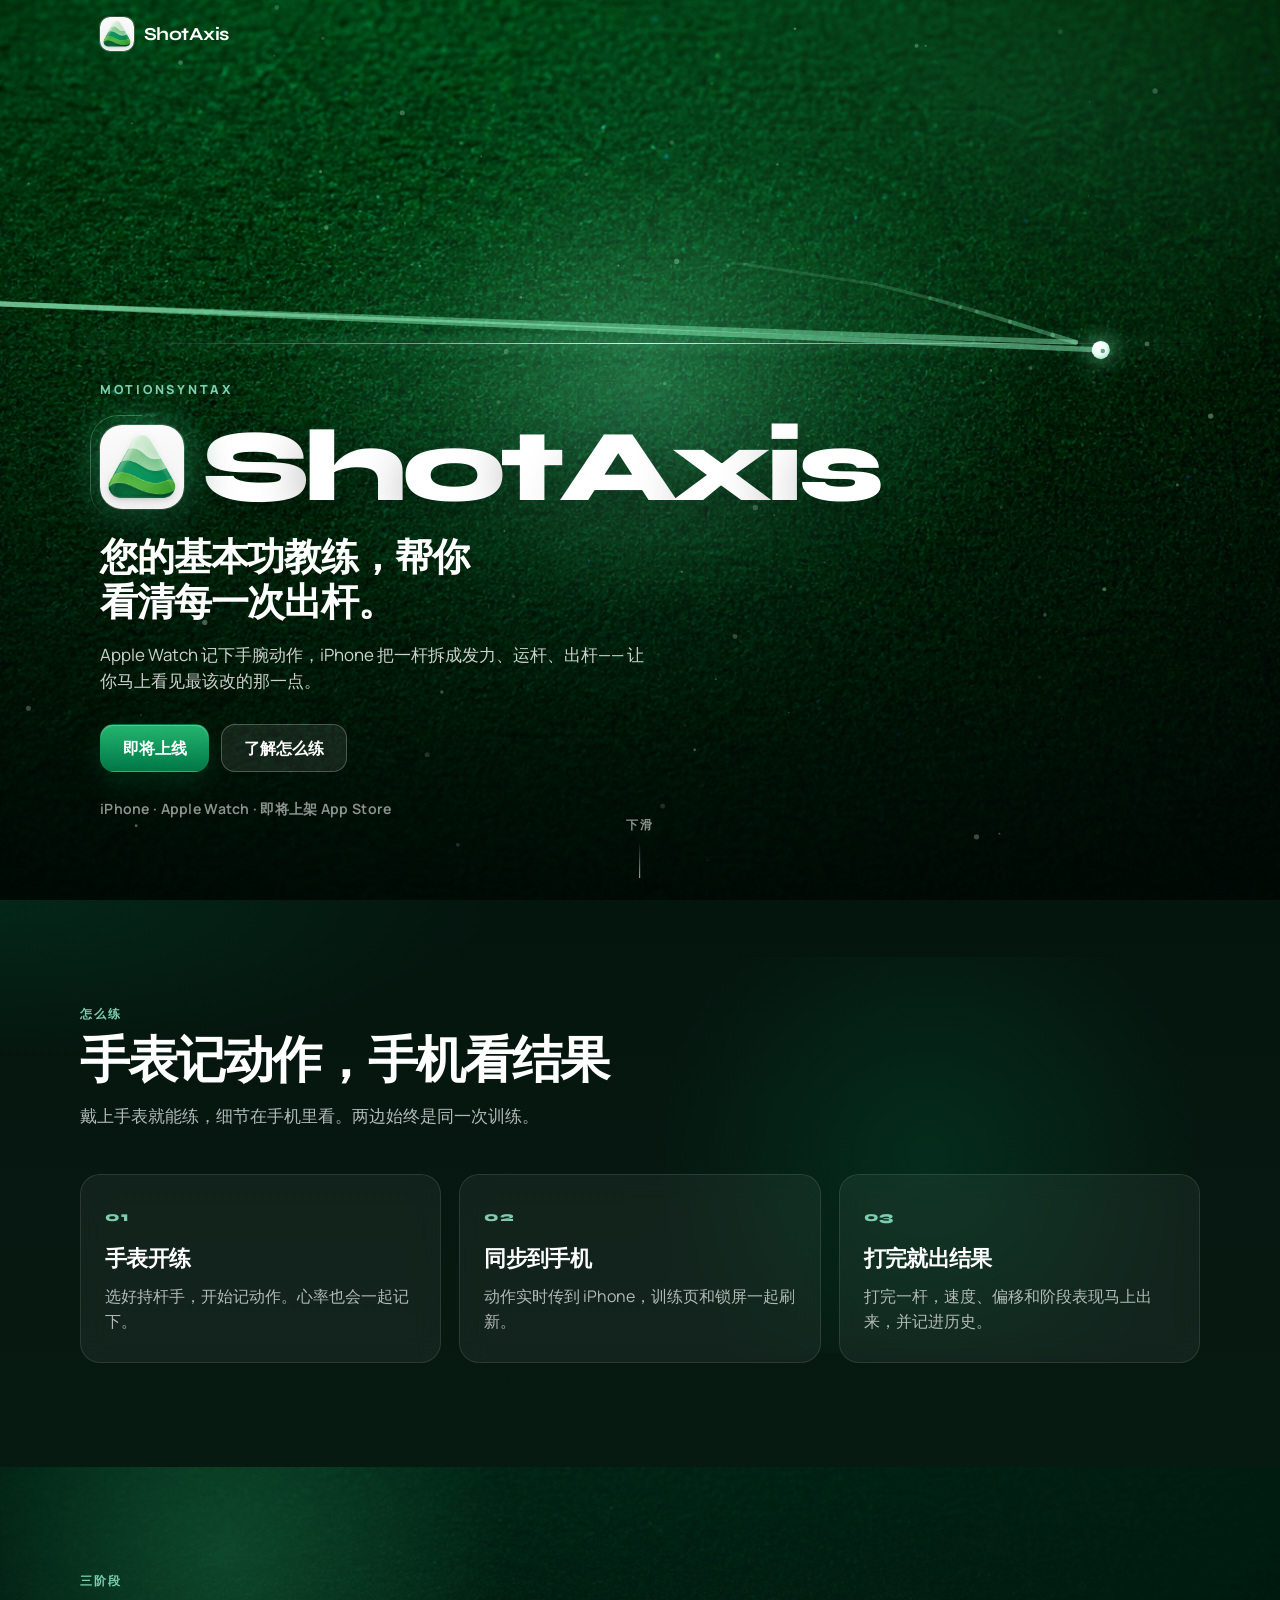
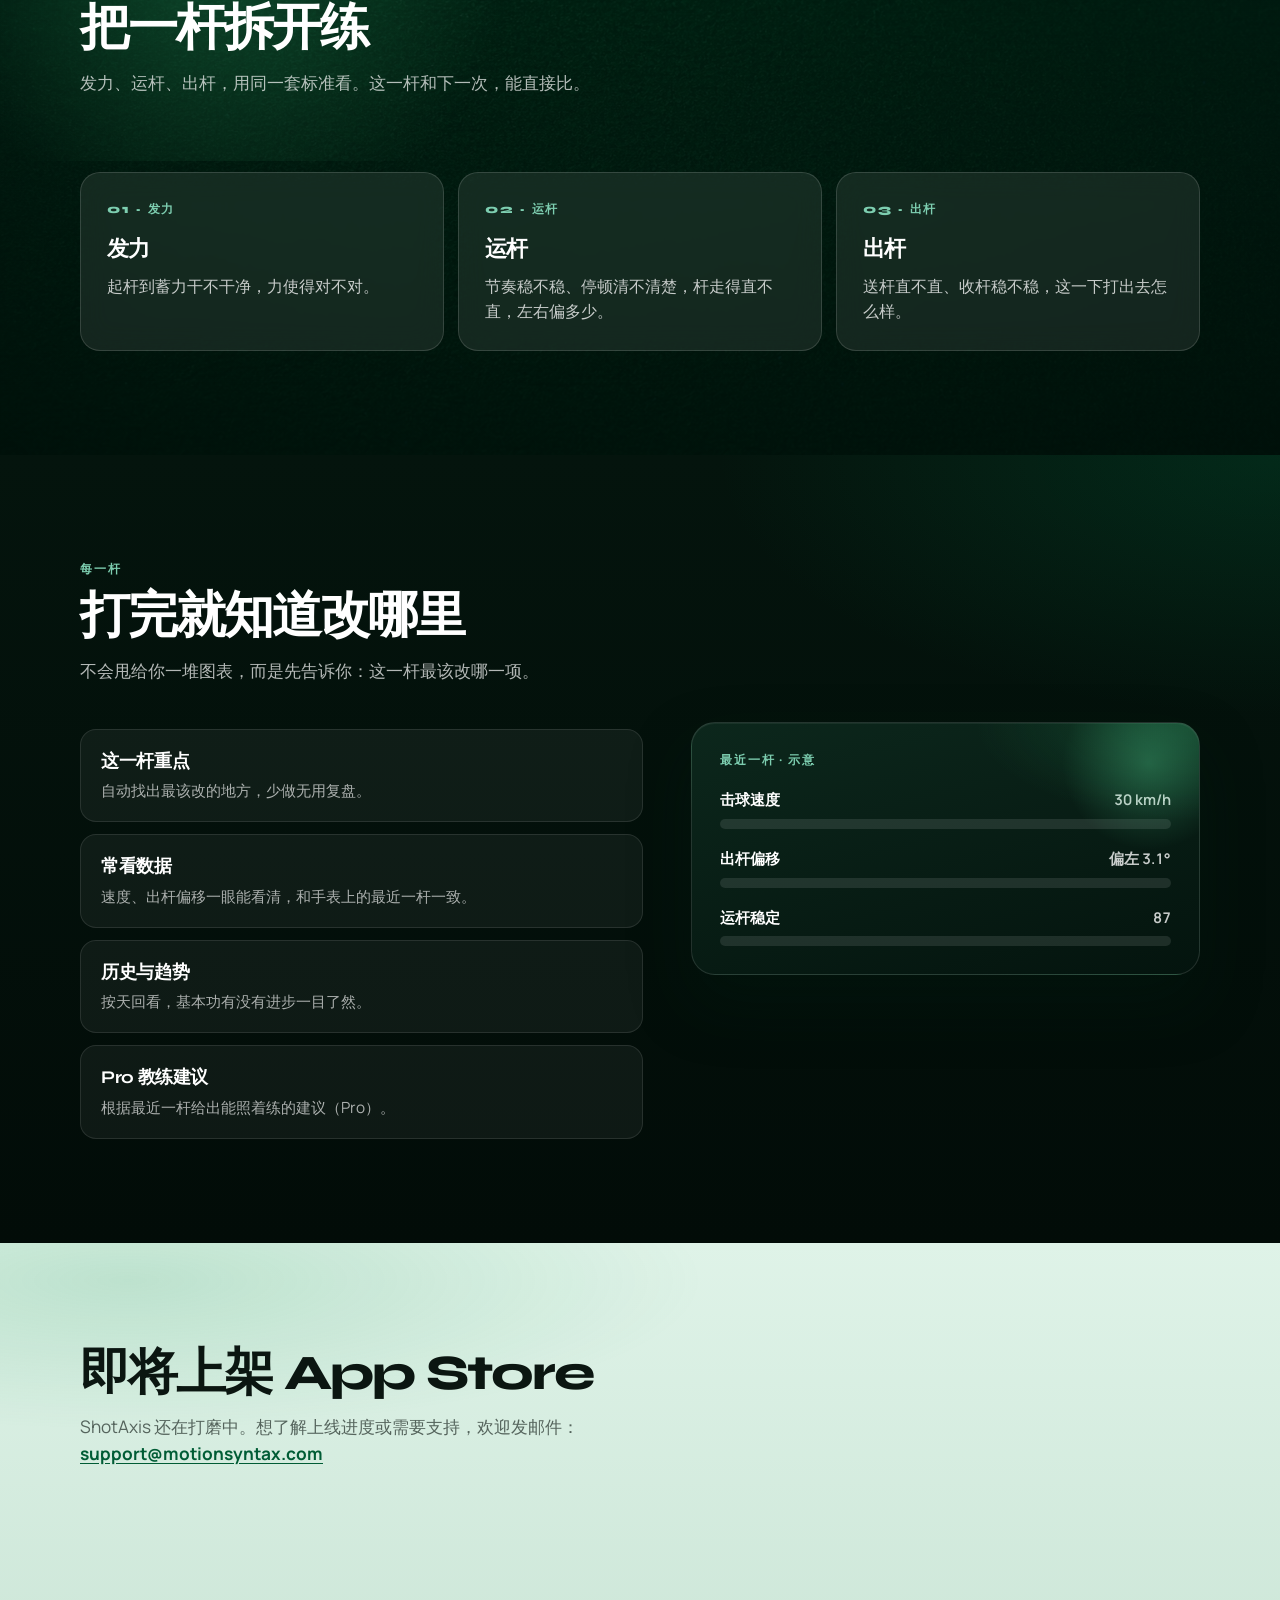
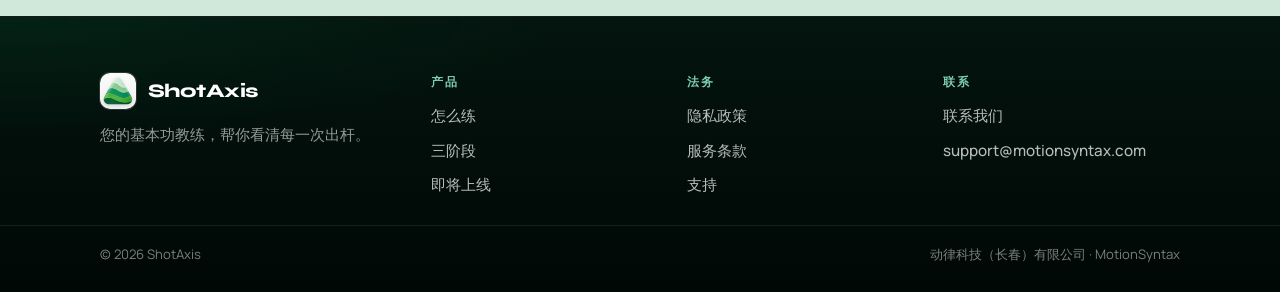
==== commit abd5815c: "Fix how-section lead to natural Chinese. Co-authored-by: Cursor <cursoragent@cursor.com>" ====
--- a/index.html
+++ b/index.html
@@ -75,7 +75,7 @@
         <p class="section__kicker section__kicker--on-dark reveal">怎么练</p>
         <h2 id="how-title" class="section__title section__title--on-dark reveal">手表记动作，手机看结果</h2>
         <p class="section__lead section__lead--on-dark reveal">
-          戴表开练，细节回到手机看。手表和手机跟的是同一场训练。
+          戴上手表就能练，细节在手机里看。两边始终是同一次训练。
         </p>
         <ol class="flow">
           <li class="flow__item reveal reveal-delay-1">
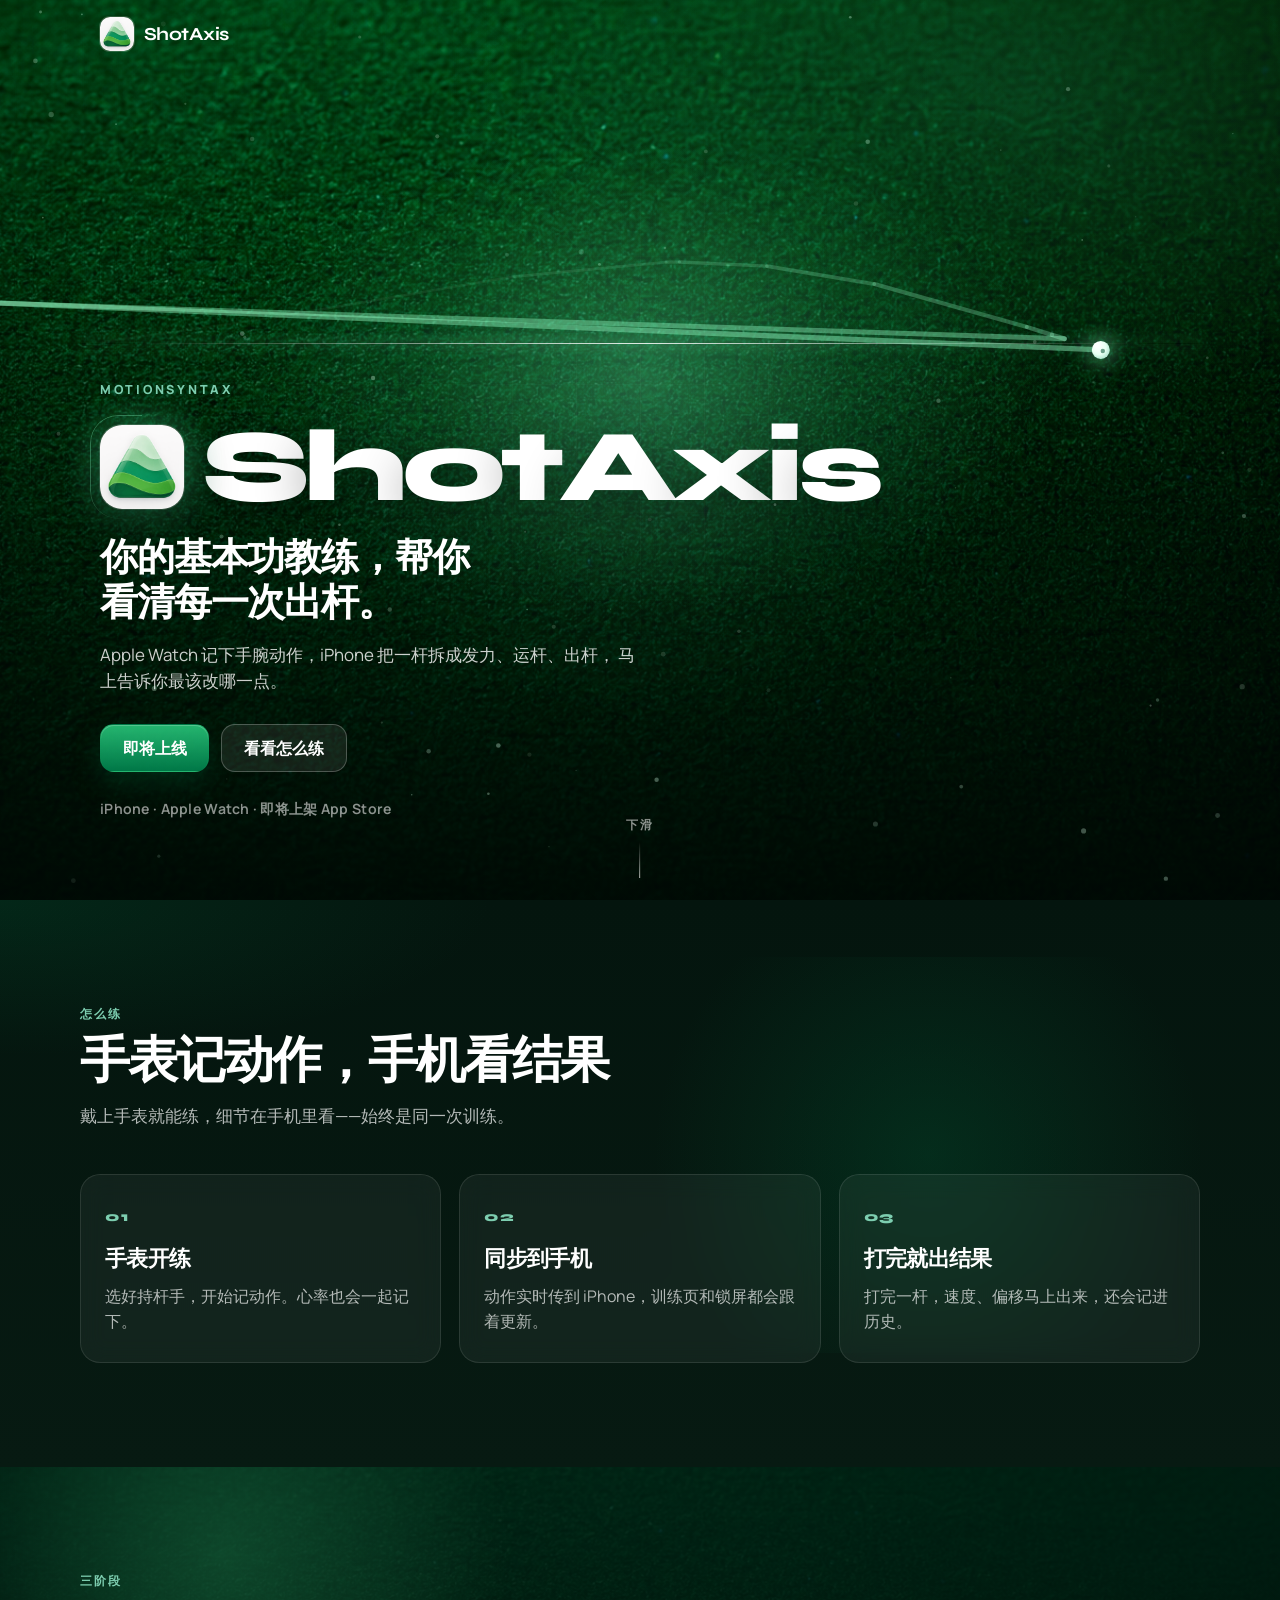
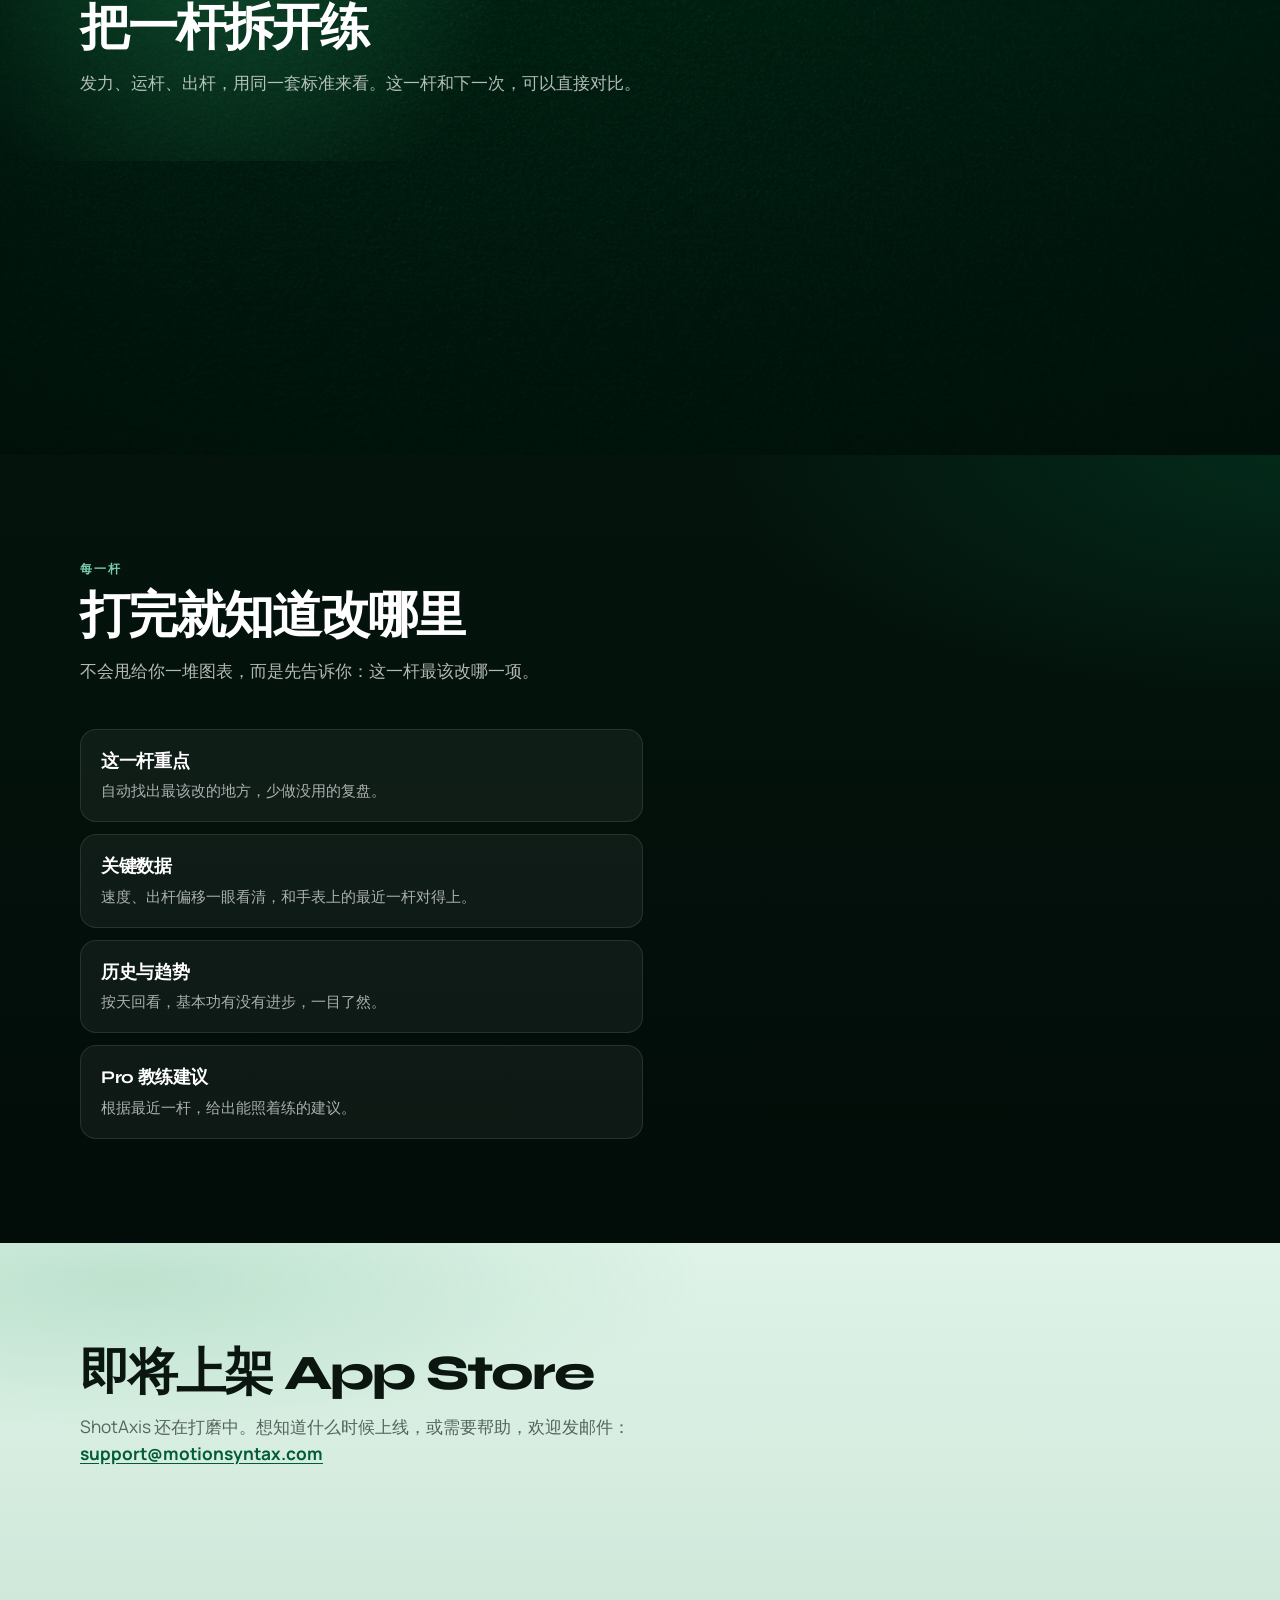
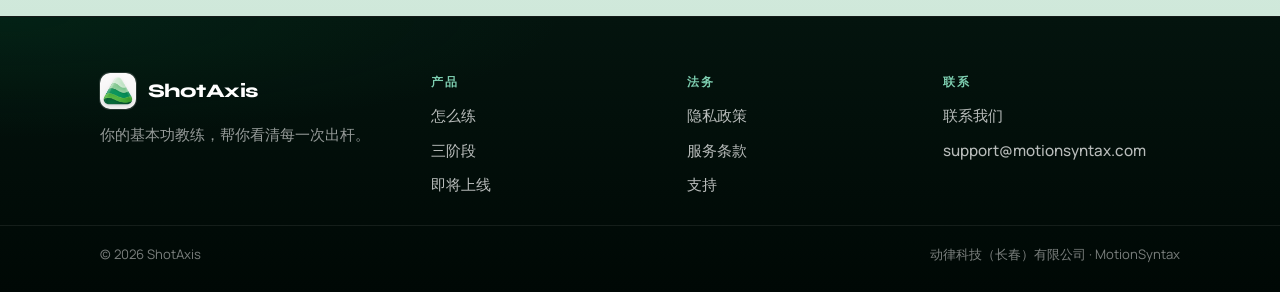
==== commit 9776b6a0: "Polish site copy for native Chinese feel. Co-authored-by: Cursor <cursoragent@cursor.com>" ====
--- a/index.html
+++ b/index.html
@@ -3,9 +3,9 @@
 <head>
   <meta charset="utf-8" />
   <meta name="viewport" content="width=device-width, initial-scale=1, viewport-fit=cover" />
-  <meta name="description" content="ShotAxis — 您的基本功教练，帮你看清每一次出杆。Apple Watch 记下动作，iPhone 复盘发力、运杆与出杆。" />
+  <meta name="description" content="ShotAxis — 你的基本功教练，帮你看清每一次出杆。Apple Watch 记下动作，iPhone 复盘发力、运杆与出杆。" />
   <meta name="theme-color" content="#000f0a" />
-  <title>ShotAxis — 您的基本功教练</title>
+  <title>ShotAxis — 你的基本功教练</title>
   <link rel="icon" href="assets/app-icon.png" type="image/png" />
   <link rel="preconnect" href="https://fonts.googleapis.com" />
   <link rel="preconnect" href="https://fonts.gstatic.com" crossorigin />
@@ -51,14 +51,14 @@
           </span>
           <h1 id="hero-brand" class="hero__brand" data-split>ShotAxis</h1>
         </div>
-        <p class="hero__tagline" data-enter>您的基本功教练，帮你看清每一次出杆。</p>
+        <p class="hero__tagline" data-enter>你的基本功教练，帮你看清每一次出杆。</p>
         <p class="hero__support" data-enter>
-          Apple Watch 记下手腕动作，iPhone 把一杆拆成发力、运杆、出杆——
-          让你马上看见最该改的那一点。
+          Apple Watch 记下手腕动作，iPhone 把一杆拆成发力、运杆、出杆，
+          马上告诉你最该改哪一点。
         </p>
         <div class="hero__actions" data-enter>
           <a class="btn btn--primary btn--glow" href="#coming-soon">即将上线</a>
-          <a class="btn btn--ghost" href="#how">了解怎么练</a>
+          <a class="btn btn--ghost" href="#how">看看怎么练</a>
         </div>
         <p class="hero__meta" data-enter>iPhone · Apple Watch · 即将上架 App Store</p>
       </div>
@@ -75,7 +75,7 @@
         <p class="section__kicker section__kicker--on-dark reveal">怎么练</p>
         <h2 id="how-title" class="section__title section__title--on-dark reveal">手表记动作，手机看结果</h2>
         <p class="section__lead section__lead--on-dark reveal">
-          戴上手表就能练，细节在手机里看。两边始终是同一次训练。
+          戴上手表就能练，细节在手机里看——始终是同一次训练。
         </p>
         <ol class="flow">
           <li class="flow__item reveal reveal-delay-1">
@@ -86,12 +86,12 @@
           <li class="flow__item reveal reveal-delay-2">
             <span class="flow__step">02</span>
             <h3>同步到手机</h3>
-            <p>动作实时传到 iPhone，训练页和锁屏一起刷新。</p>
+            <p>动作实时传到 iPhone，训练页和锁屏都会跟着更新。</p>
           </li>
           <li class="flow__item reveal reveal-delay-3">
             <span class="flow__step">03</span>
             <h3>打完就出结果</h3>
-            <p>打完一杆，速度、偏移和阶段表现马上出来，并记进历史。</p>
+            <p>打完一杆，速度、偏移马上出来，还会记进历史。</p>
           </li>
         </ol>
       </div>
@@ -102,7 +102,7 @@
         <p class="section__kicker section__kicker--on-dark reveal">三阶段</p>
         <h2 id="stages-title" class="section__title section__title--on-dark reveal">把一杆拆开练</h2>
         <p class="section__lead section__lead--on-dark reveal">
-          发力、运杆、出杆，用同一套标准看。这一杆和下一次，能直接比。
+          发力、运杆、出杆，用同一套标准来看。这一杆和下一次，可以直接对比。
         </p>
         <div class="stage-rail reveal" aria-hidden="true">
           <span class="stage-rail__pulse"></span>
@@ -114,12 +114,12 @@
           <article class="stage-card reveal reveal-delay-1">
             <span class="stage-card__index">01 · 发力</span>
             <h3>发力</h3>
-            <p>起杆到蓄力干不干净，力使得对不对。</p>
+            <p>从起杆到蓄力干不干净，力用得对不对。</p>
           </article>
           <article class="stage-card reveal reveal-delay-2">
             <span class="stage-card__index">02 · 运杆</span>
             <h3>运杆</h3>
-            <p>节奏稳不稳、停顿清不清楚，杆走得直不直，左右偏多少。</p>
+            <p>节奏稳不稳、停顿清不清楚，杆走得直不直，左右偏了多少。</p>
           </article>
           <article class="stage-card reveal reveal-delay-3">
             <span class="stage-card__index">03 · 出杆</span>
@@ -141,19 +141,19 @@
           <ul class="feature-list feature-list--dark">
             <li>
               <strong>这一杆重点</strong>
-              <span>自动找出最该改的地方，少做无用复盘。</span>
-            </li>
-            <li>
-              <strong>常看数据</strong>
-              <span>速度、出杆偏移一眼能看清，和手表上的最近一杆一致。</span>
+              <span>自动找出最该改的地方，少做没用的复盘。</span>
+            </li>
+            <li>
+              <strong>关键数据</strong>
+              <span>速度、出杆偏移一眼看清，和手表上的最近一杆对得上。</span>
             </li>
             <li>
               <strong>历史与趋势</strong>
-              <span>按天回看，基本功有没有进步一目了然。</span>
+              <span>按天回看，基本功有没有进步，一目了然。</span>
             </li>
             <li>
               <strong>Pro 教练建议</strong>
-              <span>根据最近一杆给出能照着练的建议（Pro）。</span>
+              <span>根据最近一杆，给出能照着练的建议。</span>
             </li>
           </ul>
         </div>
@@ -189,7 +189,7 @@
       <div class="section__inner reveal">
         <h2 id="coming-soon-title" class="section__title">即将上架 App Store</h2>
         <p class="section__lead">
-          ShotAxis 还在打磨中。想了解上线进度或需要支持，欢迎发邮件：
+          ShotAxis 还在打磨中。想知道什么时候上线，或需要帮助，欢迎发邮件：
           <a href="mailto:support@motionsyntax.com">support@motionsyntax.com</a>
         </p>
       </div>
@@ -203,7 +203,7 @@
           <img src="assets/app-icon.png" width="36" height="36" alt="" />
           <span class="site-footer__brand-name">ShotAxis</span>
         </a>
-        <p class="site-footer__brand-text">您的基本功教练，帮你看清每一次出杆。</p>
+        <p class="site-footer__brand-text">你的基本功教练，帮你看清每一次出杆。</p>
       </div>
       <div class="site-footer__col">
         <p class="site-footer__label">产品</p>
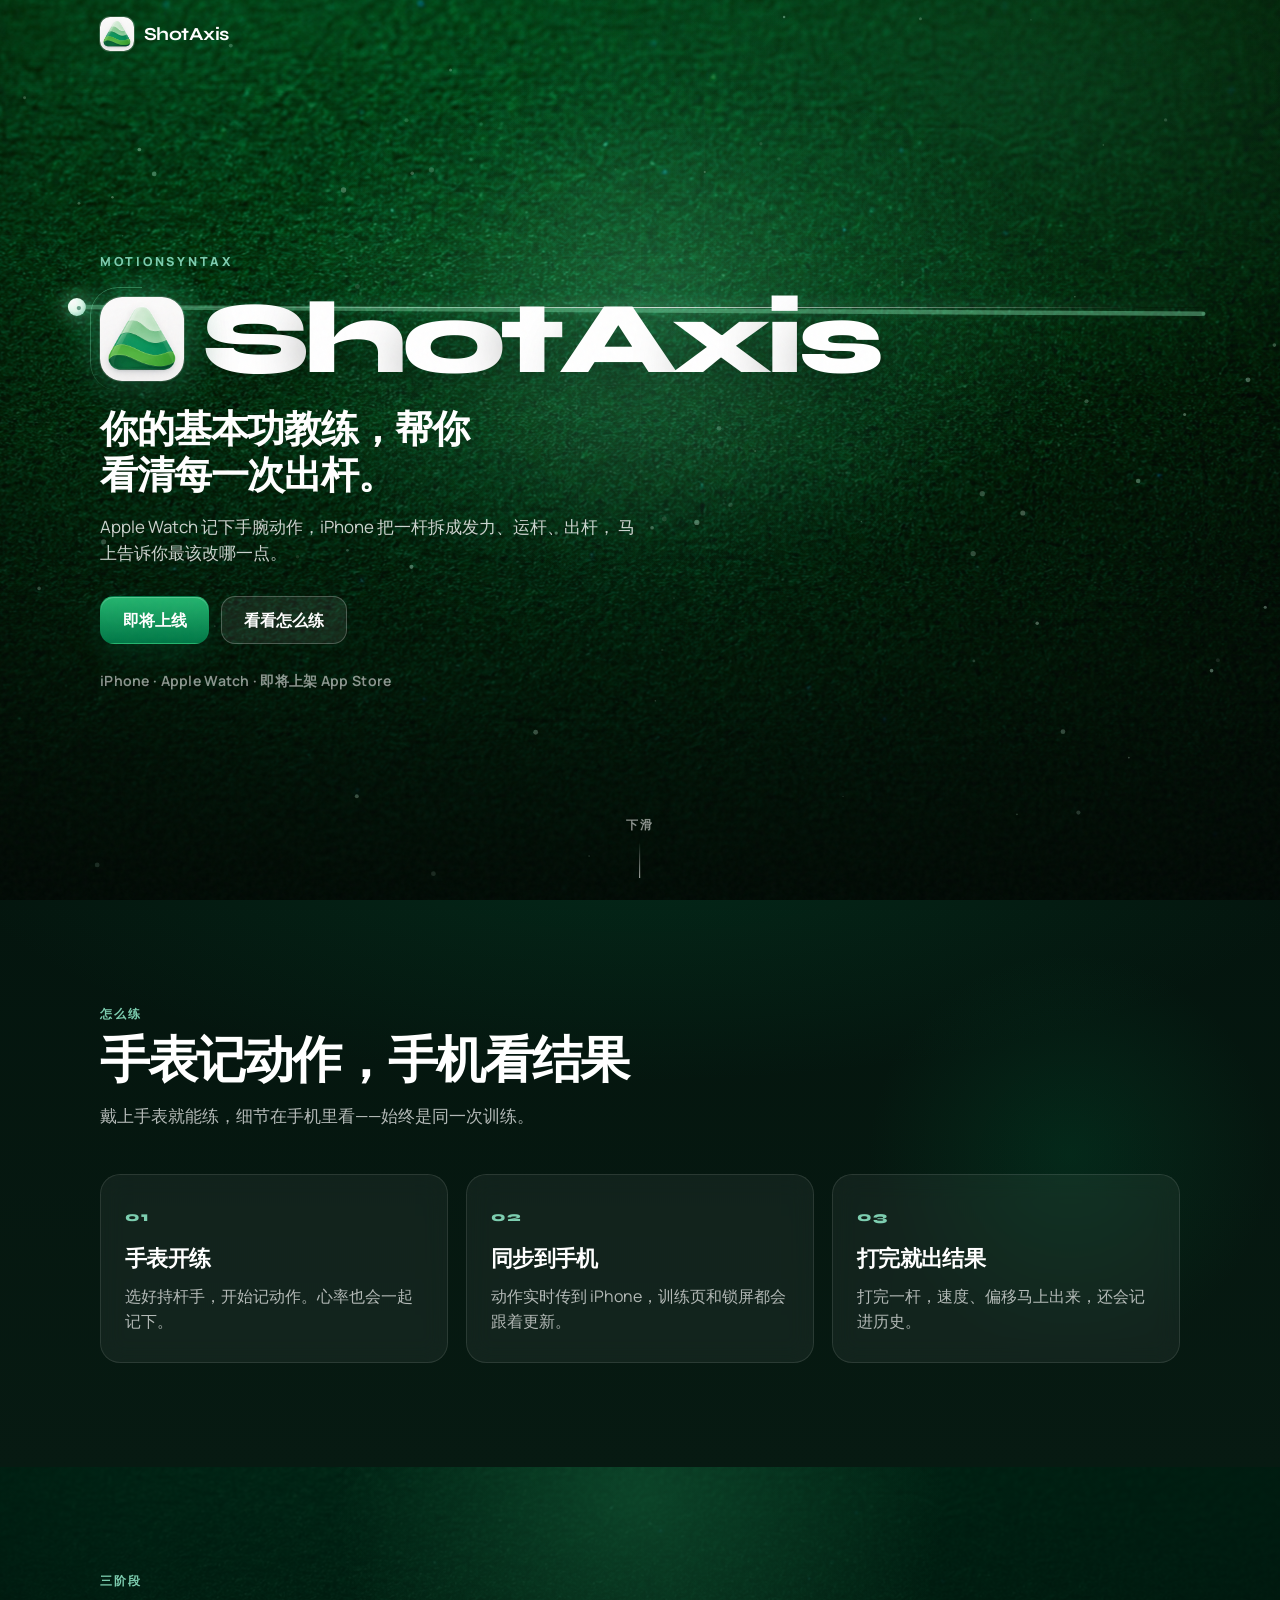
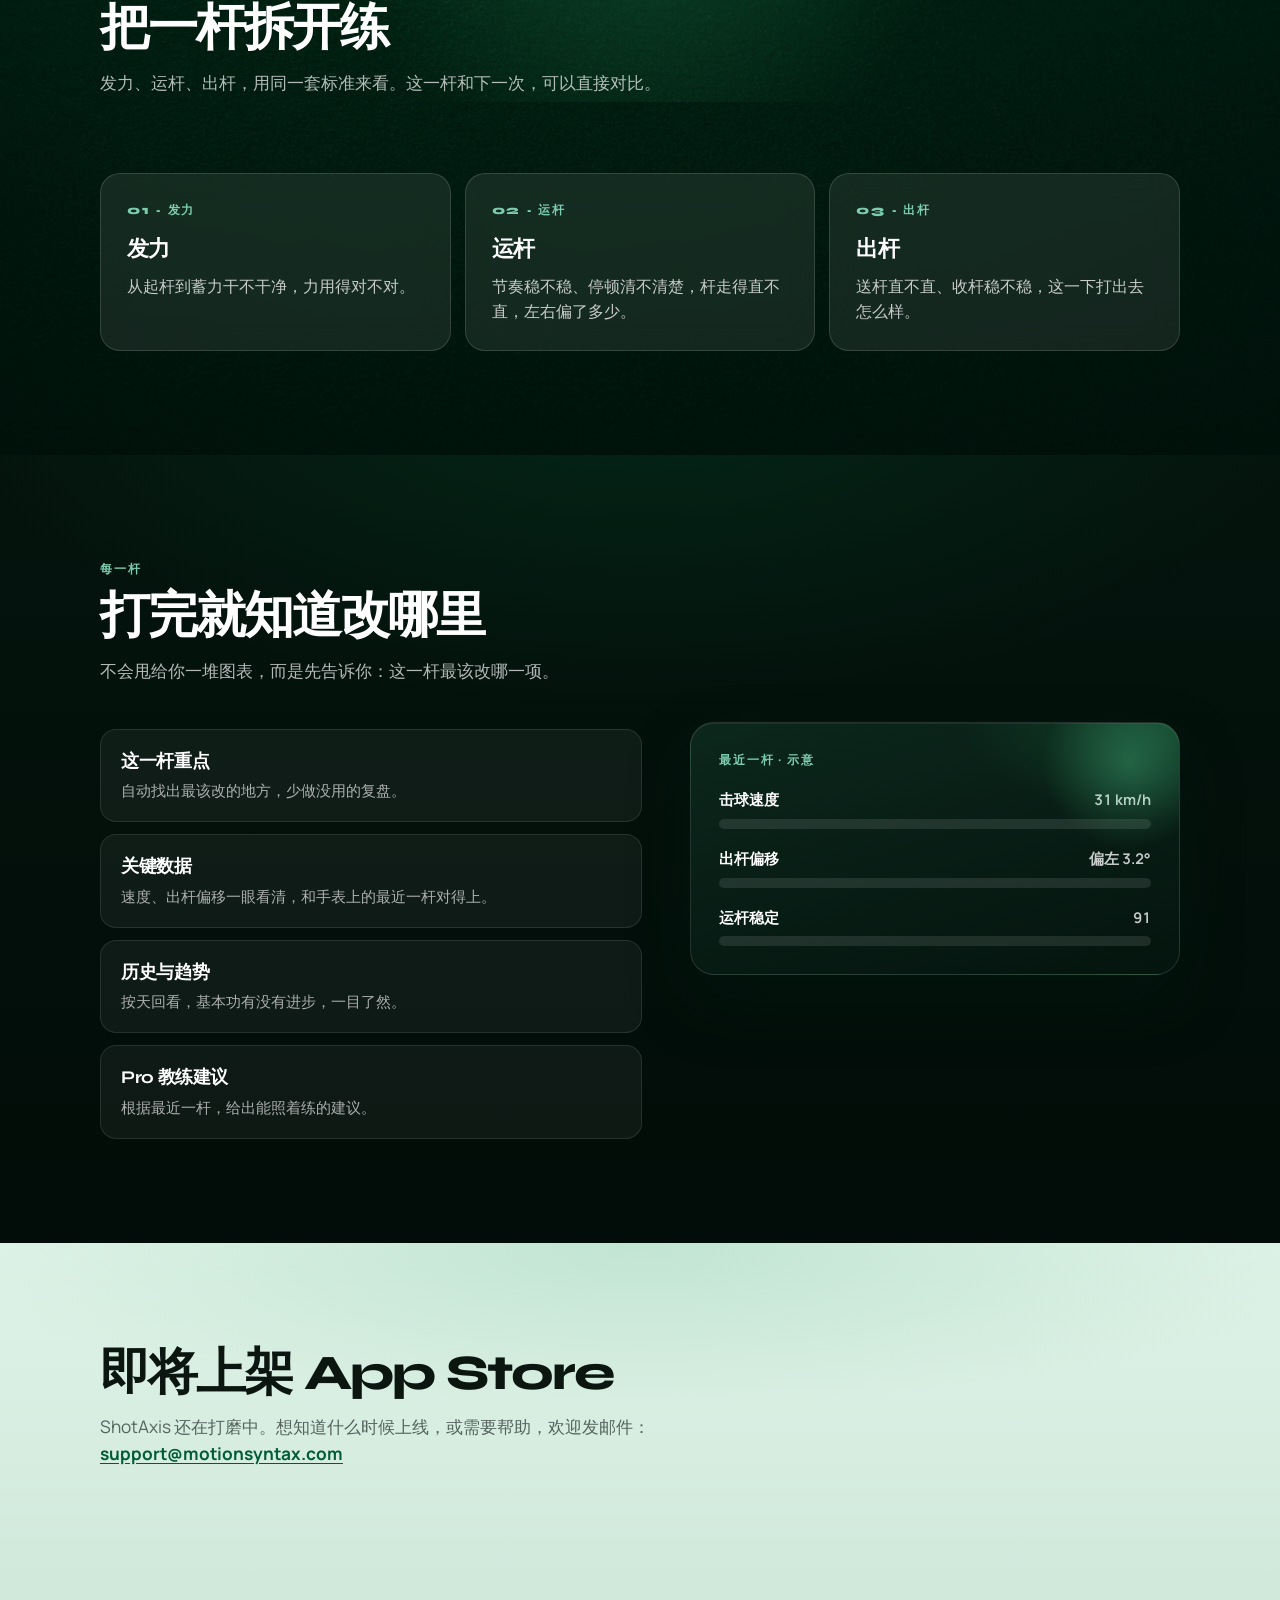
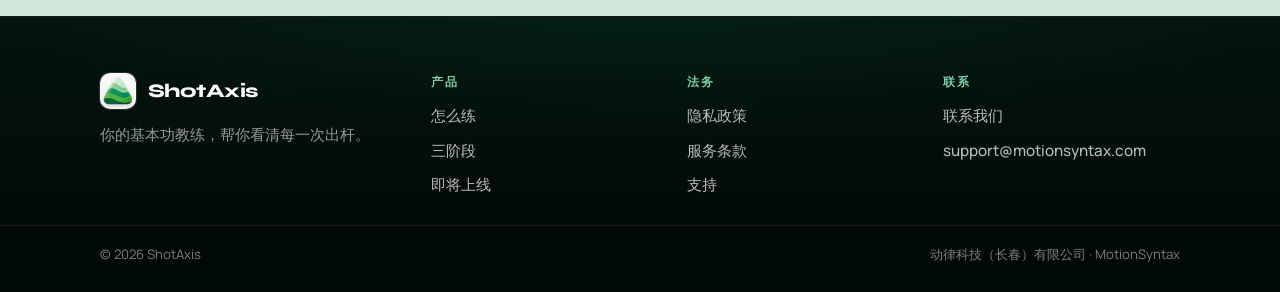
==== commit d813014a: "Stabilize felt background: no scroll scale or pointer gradient flicker. Co-authored-by: Cursor <curs" ====
--- a/index.html
+++ b/index.html
@@ -28,11 +28,11 @@
   <main id="main">
     <section id="top" class="hero" aria-labelledby="hero-brand" data-hero>
       <div class="hero__scene" id="hero-scene" aria-hidden="true">
-        <div class="hero__felt" data-parallax="0.035">
-          <img src="assets/felt.jpg" alt="" fetchpriority="high" />
+        <div class="hero__felt">
+          <img src="assets/felt.jpg" alt="" fetchpriority="high" decoding="async" />
         </div>
         <div class="hero__veil"></div>
-        <div class="hero__grid" data-parallax="0.06"></div>
+        <div class="hero__grid"></div>
         <div class="hero__spotlight" id="hero-spotlight"></div>
         <div class="hero__axis">
           <span class="hero__axis-beam"></span>
--- a/styles.css
+++ b/styles.css
@@ -18,8 +18,6 @@
   --font-body: "Manrope", "PingFang SC", "Hiragino Sans GB", sans-serif;
   --header-h: 68px;
   --ease-out: cubic-bezier(0.16, 1, 0.3, 1);
-  --ptr-x: 50%;
-  --ptr-y: 42%;
 }
 
 *,
@@ -30,6 +28,8 @@
 
 html {
   scroll-behavior: smooth;
+  overflow-x: clip;
+  width: 100%;
 }
 
 @media (prefers-reduced-motion: reduce) {
@@ -63,7 +63,8 @@
   background: var(--brand-950);
   line-height: 1.55;
   text-rendering: optimizeLegibility;
-  overflow-x: hidden;
+  overflow-x: clip;
+  width: 100%;
   -webkit-text-size-adjust: 100%;
   text-size-adjust: 100%;
 }
@@ -82,8 +83,8 @@
   position: fixed;
   inset: 0;
   z-index: 80;
-  opacity: 0.045;
-  mix-blend-mode: soft-light;
+  opacity: 0.03;
+  /* Avoid mix-blend over scrolling layers — causes felt flicker on some GPUs. */
   background-image: url("data:image/svg+xml,%3Csvg viewBox='0 0 200 200' xmlns='http://www.w3.org/2000/svg'%3E%3Cfilter id='n'%3E%3CfeTurbulence type='fractalNoise' baseFrequency='0.85' numOctaves='4' stitchTiles='stitch'/%3E%3C/filter%3E%3Crect width='100%25' height='100%25' filter='url(%23n)'/%3E%3C/svg%3E");
 }
 
@@ -240,25 +241,34 @@
   position: relative;
   min-height: 100svh;
   display: grid;
-  align-items: end;
+  align-items: center;
   overflow: clip;
   color: var(--white);
   background: #000805;
   --hero-fade: 1;
+  --axis-y: 34%;
+  --axis-inset: 6%;
+  --impact-x: 78%;
+  --impact-y: 36%;
 }
 
 .hero__scene {
   position: absolute;
   inset: 0;
-  transform: scale(calc(1 + (1 - var(--hero-fade)) * 0.06));
-  opacity: calc(0.35 + var(--hero-fade) * 0.65);
-  will-change: transform, opacity;
+  /* Keep the material layer stable — no scroll-driven scale (causes paint glitches). */
+  opacity: 1;
+  contain: paint;
+  isolation: isolate;
+  transform: translateZ(0);
+  backface-visibility: hidden;
 }
 
 .hero__felt {
   position: absolute;
-  inset: -6%;
-  will-change: transform;
+  inset: -4%;
+  transform: translateZ(0);
+  backface-visibility: hidden;
+  /* Do not animate/transform the felt layer — Safari/Chrome glitch when scrolling. */
 }
 
 .hero__felt img {
@@ -266,28 +276,23 @@
   height: 100%;
   object-fit: cover;
   object-position: center;
-  transform: scale(1.08);
-  filter: saturate(1.15) contrast(1.08) brightness(0.92);
-  animation: felt-drift 32s ease-in-out infinite alternate;
-}
-
-@keyframes felt-drift {
-  from {
-    transform: scale(1.08) translate3d(0, 0, 0);
-  }
-  to {
-    transform: scale(1.16) translate3d(-2%, 1.5%, 0);
-  }
+  transform: scale(1.06) translateZ(0);
+  filter: saturate(1.12) contrast(1.06) brightness(0.92);
+  backface-visibility: hidden;
+  pointer-events: none;
+  user-select: none;
+  -webkit-user-drag: none;
 }
 
 .hero__veil {
   position: absolute;
   inset: 0;
+  /* Static gradients only — pointer-driven CSS vars forced full-layer repaints/flicker. */
   background:
-    radial-gradient(ellipse 55% 45% at var(--ptr-x) var(--ptr-y), rgba(48, 180, 110, 0.28), transparent 58%),
-    radial-gradient(90% 70% at 80% 10%, rgba(20, 100, 60, 0.35), transparent 50%),
+    radial-gradient(ellipse 60% 48% at 50% 36%, rgba(48, 180, 110, 0.22), transparent 58%),
+    radial-gradient(90% 70% at 80% 10%, rgba(20, 100, 60, 0.32), transparent 50%),
     linear-gradient(180deg, rgba(0, 12, 8, 0.25) 0%, rgba(0, 10, 7, 0.45) 45%, rgba(0, 8, 5, 0.92) 100%);
-  transition: background 80ms linear;
+  pointer-events: none;
 }
 
 .hero__grid {
@@ -297,31 +302,32 @@
     linear-gradient(color-mix(in srgb, var(--white) 6%, transparent) 1px, transparent 1px),
     linear-gradient(90deg, color-mix(in srgb, var(--white) 6%, transparent) 1px, transparent 1px);
   background-size: 64px 64px;
-  mask-image: radial-gradient(65% 55% at var(--ptr-x) var(--ptr-y), black 10%, transparent 72%);
-  opacity: 0.45;
-  will-change: transform;
+  mask-image: radial-gradient(70% 60% at 50% 36%, black 12%, transparent 72%);
+  opacity: 0.4;
+  pointer-events: none;
+  transform: translateZ(0);
 }
 
 .hero__spotlight {
   position: absolute;
   width: min(72vw, 720px);
   aspect-ratio: 1;
-  left: var(--ptr-x);
-  top: var(--ptr-y);
-  translate: -50% -50%;
+  left: 0;
+  top: 0;
   border-radius: 50%;
-  background: radial-gradient(circle, rgba(120, 255, 190, 0.18), rgba(40, 160, 100, 0.06) 42%, transparent 68%);
+  background: radial-gradient(circle, rgba(120, 255, 190, 0.16), rgba(40, 160, 100, 0.05) 42%, transparent 68%);
   mix-blend-mode: screen;
   pointer-events: none;
-  filter: blur(2px);
-  transition: left 90ms linear, top 90ms linear;
+  will-change: transform;
+  transform: translate3d(-50%, -50%, 0);
+  opacity: 0.9;
 }
 
 .hero__axis {
   position: absolute;
-  left: 6%;
-  right: 6%;
-  top: 38%;
+  left: var(--axis-inset);
+  right: var(--axis-inset);
+  top: var(--axis-y);
   height: 2px;
   pointer-events: none;
 }
@@ -382,7 +388,11 @@
 .hero__impact {
   position: absolute;
   inset: 0;
-  background: radial-gradient(circle at 78% 40%, rgba(180, 255, 220, 0.35), transparent 35%);
+  background: radial-gradient(
+    circle at var(--impact-x) var(--impact-y),
+    rgba(180, 255, 220, 0.35),
+    transparent 35%
+  );
   opacity: 0;
   pointer-events: none;
   mix-blend-mode: screen;
@@ -410,7 +420,7 @@
   max-width: var(--max);
   width: 100%;
   margin: 0 auto;
-  padding: calc(var(--header-h) + 56px) 20px 80px;
+  padding: calc(var(--header-h) + 24px) 20px 48px;
   opacity: var(--hero-fade);
 }
 
@@ -606,13 +616,20 @@
 
 /* —— Sections —— */
 .section {
-  padding: 104px 20px;
+  padding: 104px 0;
   position: relative;
+  width: 100%;
+  overflow-x: clip;
+  isolation: isolate;
+  background-repeat: no-repeat;
+  background-size: 100% 100%;
 }
 
 .section__inner {
   max-width: var(--max);
   margin: 0 auto;
+  padding-left: 20px;
+  padding-right: 20px;
   position: relative;
   z-index: 1;
 }
@@ -620,22 +637,24 @@
 .section__glow {
   position: absolute;
   inset: auto 0 20% auto;
-  width: 55%;
+  width: min(55%, 420px);
   height: 70%;
-  background: radial-gradient(circle, rgba(0, 119, 70, 0.22), transparent 68%);
+  background: radial-gradient(circle, rgba(0, 119, 70, 0.18), transparent 70%);
   pointer-events: none;
 }
 
 .section--dark {
-  background:
-    radial-gradient(70% 50% at 0% 0%, rgba(0, 119, 70, 0.18), transparent 55%),
+  background-color: #04150e;
+  background-image:
+    radial-gradient(ellipse 90% 70% at 50% -10%, rgba(0, 119, 70, 0.2), transparent 60%),
     linear-gradient(180deg, #04150e 0%, #071a12 100%);
   color: var(--white);
 }
 
 .section--ink {
-  background:
-    radial-gradient(80% 60% at 100% 0%, rgba(0, 119, 70, 0.22), transparent 55%),
+  background-color: #04140d;
+  background-image:
+    radial-gradient(ellipse 90% 70% at 50% -10%, rgba(0, 119, 70, 0.18), transparent 60%),
     linear-gradient(180deg, #04140d 0%, #020c08 100%);
   color: var(--white);
 }
@@ -643,25 +662,34 @@
 .section--felt {
   position: relative;
   color: var(--white);
-  background:
+  background-color: #00140c;
+  background-image:
     linear-gradient(180deg, rgba(0, 28, 18, 0.88), rgba(0, 16, 10, 0.94)),
-    url("assets/felt.jpg") center / cover;
+    url("assets/felt.jpg");
+  background-position: center;
+  background-size: cover;
+  background-repeat: no-repeat;
   overflow: clip;
+  transform: translateZ(0);
+  backface-visibility: hidden;
+  contain: paint;
 }
 
 .section--felt::before {
   content: "";
   position: absolute;
-  inset: -20% auto auto -10%;
-  width: 55%;
+  inset: -30% 20% auto;
+  width: auto;
   height: 70%;
-  background: radial-gradient(circle, rgba(42, 154, 95, 0.32), transparent 70%);
+  margin: 0 auto;
+  background: radial-gradient(circle, rgba(42, 154, 95, 0.28), transparent 70%);
   pointer-events: none;
 }
 
 .section--cta {
-  background:
-    radial-gradient(90% 80% at 10% 10%, rgba(42, 154, 95, 0.18), transparent 50%),
+  background-color: var(--brand-100);
+  background-image:
+    radial-gradient(ellipse 100% 80% at 50% 0%, rgba(42, 154, 95, 0.16), transparent 55%),
     linear-gradient(180deg, var(--brand-100), #cfe8da);
   color: var(--ink);
 }
@@ -1060,8 +1088,11 @@
 
 .site-footer {
   padding: 0;
-  background:
-    radial-gradient(80% 80% at 0% 0%, rgba(0, 119, 70, 0.14), transparent 55%),
+  width: 100%;
+  overflow-x: clip;
+  background-color: #04140e;
+  background-image:
+    radial-gradient(ellipse 90% 70% at 50% 0%, rgba(0, 119, 70, 0.12), transparent 55%),
     linear-gradient(180deg, #04140e 0%, #000805 100%);
   color: color-mix(in srgb, var(--white) 72%, transparent);
   border-top: 1px solid color-mix(in srgb, var(--white) 8%, transparent);
@@ -1332,21 +1363,25 @@
     min-height: 100svh;
     min-height: 100dvh;
     align-items: stretch;
+    --axis-y: 22%;
+    --axis-inset: 5%;
   }
 
   .hero__scene {
-    /* Avoid scale blowout on small screens while scrolling */
-    transform: none;
+    transform: translateZ(0);
   }
 
   .hero__axis {
-    top: 28%;
-    left: 4%;
-    right: 4%;
+    height: 1.5px;
+  }
+
+  .hero__axis-core {
+    height: 1px;
+    top: 0.25px;
   }
 
   .hero__spotlight {
-    width: min(92vw, 420px);
+    width: min(100%, 420px);
     opacity: 0.85;
   }
 
@@ -1355,18 +1390,22 @@
     opacity: 0.28;
   }
 
+  .hero__felt img {
+    transform: scale(1.04) translateZ(0);
+  }
+
   .hero__content {
     display: flex;
     flex-direction: column;
-    justify-content: flex-end;
+    justify-content: flex-start;
     box-sizing: border-box;
     min-height: 100%;
     width: 100%;
     max-width: 100%;
     padding:
-      calc(var(--header-h) + env(safe-area-inset-top, 0px) + 20px)
+      calc(var(--header-h) + env(safe-area-inset-top, 0px) + 10px)
       max(16px, env(safe-area-inset-right))
-      calc(28px + env(safe-area-inset-bottom, 0px))
+      calc(20px + env(safe-area-inset-bottom, 0px))
       max(16px, env(safe-area-inset-left));
   }
 
@@ -1375,36 +1414,36 @@
   }
 
   .hero__eyebrow {
-    margin-bottom: 14px;
+    margin-bottom: 10px;
     letter-spacing: 0.16em;
     font-size: 0.72rem;
   }
 
   .hero__brand-row {
-    flex-direction: column;
-    align-items: flex-start;
-    gap: 14px;
-    margin-bottom: 16px;
+    flex-direction: row;
+    align-items: center;
+    gap: 12px;
+    margin-bottom: 12px;
   }
 
   .hero__icon-wrap {
-    width: 56px;
-    height: 56px;
+    width: 48px;
+    height: 48px;
   }
 
   .hero__icon {
-    width: 56px;
-    height: 56px;
-    border-radius: 16px;
+    width: 48px;
+    height: 48px;
+    border-radius: 14px;
   }
 
   .hero__icon-ring {
-    inset: -8px;
-    border-radius: 22px;
+    inset: -6px;
+    border-radius: 18px;
   }
 
   .hero__brand {
-    font-size: clamp(2.55rem, 13vw, 3.4rem);
+    font-size: clamp(2.4rem, 11vw, 3.1rem);
     line-height: 0.95;
     max-width: 100%;
   }
@@ -1416,35 +1455,78 @@
 
   .hero__tagline {
     max-width: none;
-    font-size: clamp(1.28rem, 5.8vw, 1.7rem);
-    margin-bottom: 12px;
+    font-size: clamp(1.2rem, 5.4vw, 1.55rem);
+    margin-bottom: 10px;
   }
 
   .hero__support {
-    margin-bottom: 22px;
-    font-size: 0.98rem;
-    line-height: 1.55;
+    margin-bottom: 18px;
+    font-size: 0.95rem;
+    line-height: 1.5;
   }
 
   .hero__actions {
     flex-direction: column;
     align-items: stretch;
     gap: 10px;
-    margin-bottom: 16px;
+    margin-bottom: 12px;
   }
 
   .hero__actions .btn {
     width: 100%;
-    min-height: 48px;
+    min-height: 46px;
   }
 
   .hero__meta {
-    font-size: 0.8rem;
+    font-size: 0.78rem;
     line-height: 1.4;
   }
 
   .section {
-    padding: 64px max(16px, env(safe-area-inset-left)) 64px max(16px, env(safe-area-inset-right));
+    padding: 64px 0;
+  }
+
+  .section__inner {
+    padding-left: max(16px, env(safe-area-inset-left));
+    padding-right: max(16px, env(safe-area-inset-right));
+  }
+
+  .section__glow,
+  .section--felt::before {
+    width: 100%;
+    inset: -20% 0 auto;
+    left: 0;
+    right: 0;
+  }
+
+  .section--dark,
+  .section--ink,
+  .section--cta {
+    /* Solid fallback + centered wash — no left/right color blocks on mobile */
+    background-image: linear-gradient(180deg, rgba(0, 119, 70, 0.1), transparent 42%),
+      linear-gradient(180deg, var(--section-from, #04150e), var(--section-to, #071a12));
+  }
+
+  .section--dark {
+    --section-from: #04150e;
+    --section-to: #071a12;
+  }
+
+  .section--ink {
+    --section-from: #04140d;
+    --section-to: #020c08;
+  }
+
+  .section--cta {
+    --section-from: var(--brand-100);
+    --section-to: #cfe8da;
+    background-image: linear-gradient(180deg, rgba(42, 154, 95, 0.12), transparent 40%),
+      linear-gradient(180deg, var(--section-from), var(--section-to));
+  }
+
+  .section--felt {
+    background-size: cover;
+    background-position: center;
   }
 
   .section__title {
